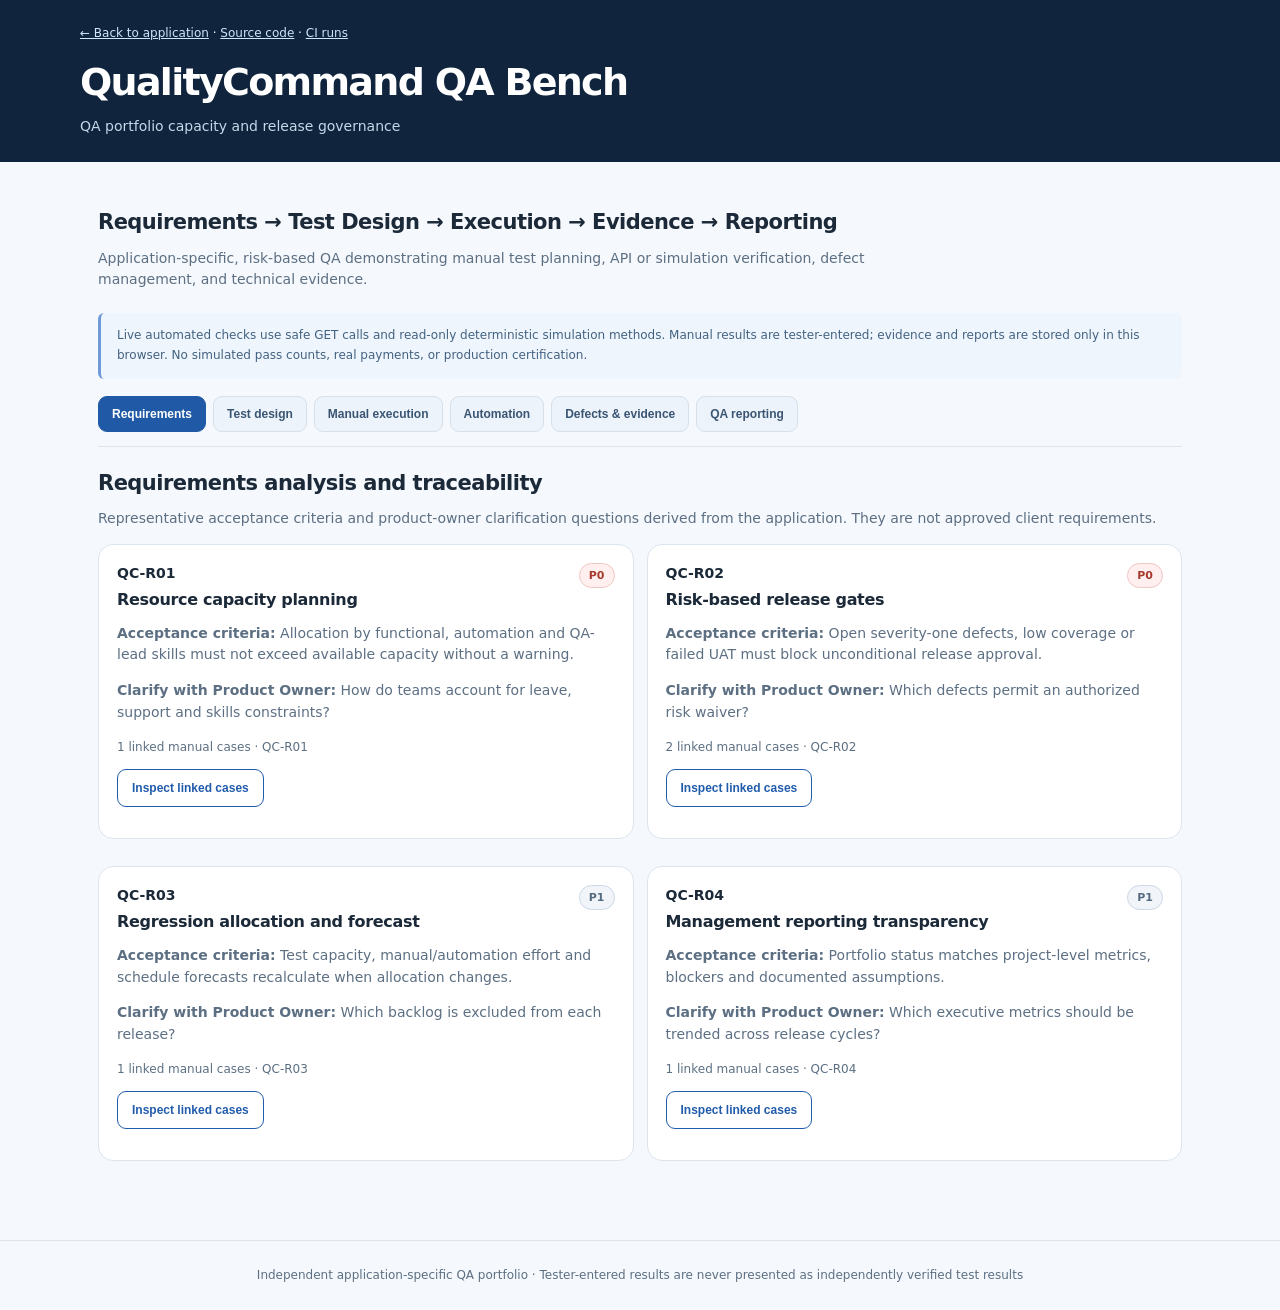
==== QualityCommand/qa-bench.html @ 81907f59 "Place QA workbench in existing deployed application directory" ====
<!doctype html>
<html lang="en"><head><meta charset="utf-8"><meta name="viewport" content="width=device-width,initial-scale=1"><meta name="robots" content="noindex"><title>QualityCommand | QA Engineering Workbench</title>
<style>
:root{color-scheme:light;--ink:#1b2938;--muted:#5c6f83;--line:#dce5ee;--blue:#215cac;--paper:#fff;--bg:#f5f8fc;--green:#147b5c;--red:#a82e3e;--amber:#a65d00}
*{box-sizing:border-box}body{margin:0;background:var(--bg);color:var(--ink);font:14px/1.55 system-ui,-apple-system,Segoe UI,sans-serif}a{color:var(--blue)}header{background:#10253d;color:white;padding:24px max(18px,calc((100vw - 1120px)/2))}header a{color:#cde5ff}header .crumb{font-size:12px;margin-bottom:10px}.wrap{max-width:1120px;margin:auto;padding:24px 18px 65px}h1{margin:0 0 5px;font-size:clamp(27px,4vw,38px);letter-spacing:-.045em}h2{font-size:21px;letter-spacing:-.025em;margin:0 0 9px}h3{font-size:16px;letter-spacing:-.02em;margin:0 0 10px}h4{font-size:14px;margin:7px 0}p{margin:5px 0 14px;color:var(--muted)}.sub{color:#c6d7ea}.small{font-size:12px}.panel{background:white;border:1px solid var(--line);border-radius:15px;padding:18px;margin-bottom:14px;min-width:0}.intro{padding:20px 0 8px}.intro p{max-width:850px}.note{border-left:3px solid #6f9ad7;background:#eff5fd;color:#426281;padding:13px 16px;border-radius:6px;margin-bottom:17px;font-size:12px;line-height:1.65}.tabs{display:flex;flex-wrap:wrap;gap:7px;border-bottom:1px solid var(--line);padding:0 0 14px;margin:15px 0 20px}.tabs button{border:1px solid #d5e0eb;background:#edf3fa;padding:10px 13px;border-radius:9px;font-weight:700;color:#3a5573;cursor:pointer;font-size:12px}.tabs button[aria-selected="true"]{background:#2059a5;color:#fff;border-color:#2059a5}.grid{display:grid;grid-template-columns:repeat(2,minmax(0,1fr));gap:13px}.row{display:flex;gap:14px;align-items:flex-start;justify-content:space-between}.row>*{min-width:0}.actions{display:flex;gap:9px;flex-wrap:wrap;margin:13px 0}.btn{background:#215cac;border:1px solid #215cac;color:#fff;border-radius:9px;padding:10px 14px;font-size:12px;font-weight:700;cursor:pointer;min-height:38px}.btn.alt{background:#fff;color:#215cac}.btn:disabled{opacity:.6;cursor:default}.tag{border:1px solid #cbd8e5;border-radius:30px;padding:3px 9px;font-size:11px;font-weight:800;color:#546b81;background:#f1f5fa;display:inline-block}.tag.p0,.tag.failed{background:#fff0ef;color:#a53a2c;border-color:#efc6c2}.tag.passed{background:#ebf7f0;color:#16734b;border-color:#bee3cc}.tag.blocked{background:#fff3e2;color:#a36813;border-color:#ecd4b0}.fine{font-size:12px;color:var(--muted)}.line{padding:13px 0;border-bottom:1px solid var(--line)}.line:last-child{border:0}.line p{font-size:13px;line-height:1.65}.cardlinks{display:flex;gap:14px;flex-wrap:wrap;font-size:12px;font-weight:650}.cardlinks a{white-space:normal}.metrics{display:grid;grid-template-columns:repeat(5,minmax(0,1fr));gap:10px;margin-bottom:18px}.metric{background:#fff;border:1px solid var(--line);border-radius:11px;padding:12px}.metric strong{display:block;font-size:28px}.metric span{font-size:11px;color:var(--muted)}label{display:block;font-size:12px;font-weight:750;margin:11px 0}input,select,textarea{font:inherit;width:100%;border:1px solid #c5d4e5;border-radius:8px;padding:10px;background:white;color:var(--ink);margin:5px 0 0}input[type=file]{font-size:12px}textarea{resize:vertical}pre{background:#111f34;color:#d8ebf9;border-radius:9px;overflow:auto;padding:14px;font-size:11px;line-height:1.65;white-space:pre-wrap;overflow-wrap:anywhere}.teststep{white-space:pre-line;color:#354e68;line-height:1.7;font-size:13px}.status{font-weight:750}.status.passed{color:var(--green)}.status.failed{color:var(--red)}.status.blocked{color:var(--amber)}.state{font-weight:650;margin-left:6px}.two{display:grid;grid-template-columns:1.15fr .85fr;gap:14px}table{width:100%;border-collapse:collapse;font-size:12px}td,th{border-bottom:1px solid var(--line);text-align:left;padding:10px;vertical-align:top}th{background:#f5f8fc;color:#4d667c}.tablewrap{overflow:auto;max-width:100%}#notice:not(:empty){padding:11px 14px;margin:14px 0;background:#e9f5ed;border:1px solid #c0dfc8;border-radius:9px;color:#24563d}footer{padding:25px;border-top:1px solid var(--line);text-align:center;font-size:12px;color:var(--muted)}button:focus-visible,input:focus-visible,a:focus-visible,select:focus-visible,textarea:focus-visible{outline:3px solid #77a5dc;outline-offset:2px}
@media(max-width:780px){.two,.grid{grid-template-columns:1fr}.metrics{grid-template-columns:repeat(3,minmax(0,1fr))}}
@media(max-width:520px){.tabs{display:grid;grid-template-columns:repeat(2,minmax(0,1fr))}.tabs button{padding:10px 6px}.wrap{padding:16px 12px 45px}.panel{padding:14px}.metrics{grid-template-columns:repeat(2,minmax(0,1fr))}.row{display:block}h1{font-size:27px}}</style></head><body><header><div class="crumb"><a id="app-link" href="/">← Back to application</a> · <a id="source-link" target="_blank" rel="noopener noreferrer" href="#">Source code</a> · <a id="ci-link" target="_blank" rel="noopener noreferrer" href="#">CI runs</a></div><h1 id="project-title">QA Engineering Workbench</h1><div id="project-sub" class="sub"></div></header>
<main class="wrap"><div class="intro"><h2>Requirements → Test Design → Execution → Evidence → Reporting</h2><p>Application-specific, risk-based QA demonstrating manual test planning, API or simulation verification, defect management, and technical evidence.</p></div><div class="note">Live automated checks use safe GET calls and read-only deterministic simulation methods. Manual results are tester-entered; evidence and reports are stored only in this browser. No simulated pass counts, real payments, or production certification.</div><div class="tabs" role="tablist" aria-label="QA lifecycle sections"><button data-tab="requirements" aria-selected="true">Requirements</button><button data-tab="cases" aria-selected="false">Test design</button><button data-tab="manual" aria-selected="false">Manual execution</button><button data-tab="automation" aria-selected="false">Automation</button><button data-tab="defects" aria-selected="false">Defects & evidence</button><button data-tab="report" aria-selected="false">QA reporting</button></div><div id="notice" role="status" aria-live="polite"></div><div id="app"></div></main><footer>Independent application-specific QA portfolio · Tester-entered results are never presented as independently verified test results</footer>
<script id="qa-config" type="application/json">{"name":"QualityCommand","slug":"qualitycommand","domain":"QA portfolio capacity and release governance","url":"https://qualitycommand.onrender.com/","repository":"qualitycommand","sourceUrl":"https://github.com/sachintechpro/qualitycommand","sourceTestsUrl":"https://github.com/sachintechpro/qualitycommand/tree/main/QualityCommand/tests","ciUrl":"https://github.com/sachintechpro/qualitycommand/actions","requirements":[{"id":"QC-R01","title":"Resource capacity planning","risk":"P0","acceptance":"Allocation by functional, automation and QA-lead skills must not exceed available capacity without a warning.","clarify":"How do teams account for leave, support and skills constraints?"},{"id":"QC-R02","title":"Risk-based release gates","risk":"P0","acceptance":"Open severity-one defects, low coverage or failed UAT must block unconditional release approval.","clarify":"Which defects permit an authorized risk waiver?"},{"id":"QC-R03","title":"Regression allocation and forecast","risk":"P1","acceptance":"Test capacity, manual/automation effort and schedule forecasts recalculate when allocation changes.","clarify":"Which backlog is excluded from each release?"},{"id":"QC-R04","title":"Management reporting transparency","risk":"P1","acceptance":"Portfolio status matches project-level metrics, blockers and documented assumptions.","clarify":"Which executive metrics should be trended across release cycles?"}],"cases":[{"id":"QC-T01","req":"QC-R01","title":"Overallocate QA specialists","level":"Boundary / capacity","priority":"P0","pre":"Load baseline portfolio.","steps":"1. Inspect available QA skills.\n2. Raise allocations beyond available functional capacity.\n3. Check reported over-allocation and projected release impact.\n4. Reduce capacity usage and review recovery.","expected":"Excess allocation is detected and not silently represented as feasible."},{"id":"QC-T02","req":"QC-R02","title":"Severity-one defect blocks release","level":"Negative / release gate","priority":"P0","pre":"Load project with critical open defect.","steps":"1. Open affected identity or policy project.\n2. Inspect severity-one issues and release status.\n3. Apply non-defect delivery actions.\n4. Revisit release gate.","expected":"Critical unresolved risk remains visible; status is not incorrectly green."},{"id":"QC-T03","req":"QC-R03","title":"Automation boost updates resource demand","level":"Functional / calculation","priority":"P1","pre":"Baseline QA allocations exist.","steps":"1. Record manual and automation hours.\n2. Apply automation acceleration.\n3. Compare required effort, tradeoffs and release forecast.\n4. Revert choice.","expected":"Calculations reflect automation savings and new review effort without double counting."},{"id":"QC-T04","req":"QC-R04","title":"Roll-up matches individual releases","level":"SIT / data integrity","priority":"P1","pre":"Portfolio dashboard populated.","steps":"1. Record each project release readiness.\n2. Inspect blocked and shortfall totals.\n3. Reconcile portfolio metrics to project rows.","expected":"Portfolio counts equal underlying project data."},{"id":"QC-T05","req":"QC-R02","title":"UAT approval and coverage constraints","level":"E2E / UAT","priority":"P0","pre":"Inspect policy project release gates.","steps":"1. Review UAT approval and modeled coverage.\n2. Adjust risk-based regression selection.\n3. Check gate blockers and warnings.","expected":"UAT or coverage gaps remain explicit when release is not ready."}],"automatic":[{"id":"QC-A01","title":"Live QA portfolio UI is served","kind":"http","path":"/","expectStatus":200,"contains":"QualityCommand","level":"Production smoke"},{"id":"QC-A02","title":"Capacity engine is available","kind":"http","path":"/engine.mjs","expectStatus":200,"contains":"export","level":"Integration"},{"id":"QC-A03","title":"Deterministic simulation returns project array","kind":"esm","module":"./engine.mjs","fn":"simulate","expectKey":"projects","expectType":"object","level":"Business rules"},{"id":"QC-A04","title":"Release simulation counts blocked projects","kind":"esm","module":"./engine.mjs","fn":"simulate","expectKey":"blocked","expectType":"number","level":"Release governance"},{"id":"QC-A05","title":"QA engine exposes available capacity","kind":"esm","module":"./engine.mjs","fn":"simulate","expectKey":"remaining","expectType":"object","level":"Capacity planning"}],"caveats":"QualityCommand is a portfolio simulation using fictional data. Live checks are safe and read-only; manual verdicts require actual execution and evidence."}</script><script>
(() => {
'use strict';
const C=JSON.parse(document.getElementById('qa-config').textContent);
const KEY='qa-bench:'+C.slug+':v1';let state={executions:[],defects:[],evidence:[],customCases:[],auto:{}};
try{const p=JSON.parse(localStorage.getItem(KEY)||'{}');if(p&&typeof p==='object'){for(const k of Object.keys(state))if(p[k]&& (Array.isArray(state[k])?Array.isArray(p[k]):typeof p[k]==='object'))state[k]=p[k];}}catch{}
let tab='requirements',selected=(C.cases[0]||{}).id||'',showCase='',running=false;
const esc=s=>String(s==null?'':s).replace(/[&<>"']/g,ch=>({'&':'&amp;','<':'&lt;','>':'&gt;','"':'&quot;','\'':'&#39;'}[ch]));
const fmt=x=>esc(JSON.stringify(x,null,2));const cases=()=>[...C.cases,...state.customCases];
const latest=id=>state.executions.find(x=>x.caseId===id);
const count=(k)=>state.executions.filter((x,i,a)=>a.findIndex(v=>v.caseId===x.caseId)===i&&x.status===k).length;
const total=()=>cases().length;const completed=()=>new Set(state.executions.map(x=>x.caseId)).size;
function save(){try{localStorage.setItem(KEY,JSON.stringify(state));return true}catch{note('Browser storage unavailable; export your report.');return false}}
function note(s){document.querySelector('#notice').textContent=s}
function tag(v){const t=String(v||'Not run');return '<span class="tag '+(t==='P0'?'p0':t.toLowerCase().replaceAll(' ','-'))+'">'+esc(t)+'</span>'}
function renderReq(){return '<h2>Requirements analysis and traceability</h2><p>Representative acceptance criteria and product-owner clarification questions derived from the application. They are not approved client requirements.</p><div class="grid">'+C.requirements.map(r=>'<article class="panel"><div class="row"><strong>'+esc(r.id)+'</strong>'+tag(r.risk)+'</div><h3>'+esc(r.title)+'</h3><p><b>Acceptance criteria:</b> '+esc(r.acceptance)+'</p><p><b>Clarify with Product Owner:</b> '+esc(r.clarify)+'</p><div class="fine">'+cases().filter(c=>c.req===r.id).length+' linked manual cases · '+esc(r.id)+'</div><div class="actions"><button class="btn alt" data-act="req" data-id="'+esc(r.id)+'">Inspect linked cases</button></div></article>').join('')+'</div>'}
function listCases(){const req=showCase||'', filtered=cases().filter(x=>!req||x.req===req);
return '<h2>Test design repository</h2><p>Application-specific functional, integration, boundary, negative, E2E, and reliability scenarios. Tests here are specifications until executed and evidenced.</p><div class="actions"><button class="btn" data-act="add-case">+ Write test case</button><button class="btn alt" data-act="all-cases">Show all cases</button></div><div id="new-case"></div><div class="grid">'+filtered.map(x=>'<article class="panel"><div class="row"><strong>'+esc(x.id)+'</strong>'+tag(x.priority)+'</div><h3>'+esc(x.title)+'</h3><p>'+esc(x.req)+' · '+esc(x.level)+'</p><p><b>Expected:</b> '+esc(x.expected)+'</p><div class="actions"><button class="btn alt" data-act="open-case" data-id="'+esc(x.id)+'">Steps / execute</button></div></article>').join('')+'</div>'}
function detail(c){return '<article class="panel"><div class="row"><h3>'+esc(c.id)+' — '+esc(c.title)+'</h3>'+tag(c.priority)+'</div><p>'+esc(c.req)+' · '+esc(c.level)+'</p><p><b>Preconditions</b><br>'+esc(c.pre)+'</p><p><b>Steps</b></p><div class="teststep">'+esc(c.steps)+'</div><p><b>Expected result</b><br>'+esc(c.expected)+'</p><div class="cardlinks"><a target="_blank" rel="noopener noreferrer" href="'+esc(C.url)+'">Open application under test ↗</a></div></article>'}
function manual(){const c=cases().find(x=>x.id===selected)||cases()[0];if(!c)return '<p>No test cases configured.</p>';
return '<h2>Manual QA execution</h2><p>Execute actual steps against the application, enter observations, and capture evidence. These are tester-entered verdicts, not independently verified test outcomes.</p><div class="two"><div><label>Choose case<select id="case-select">'+cases().map(x=>'<option value="'+esc(x.id)+'" '+(x.id===c.id?'selected':'')+'>'+esc(x.id+' · '+x.title)+'</option>').join('')+'</select></label>'+detail(c)+'</div><form class="panel" id="manual-form"><h3>Record an actual test run</h3><label>Execution result<select name="status" required><option value="">Select</option><option>Passed</option><option>Failed</option><option>Blocked</option></select></label><label>Actual result and comparison<textarea name="actual" rows="4" required placeholder="Observed response, state, calculations, and discrepancies"></textarea></label><label>Environment and notes<textarea name="notes" rows="3" placeholder="Browser/device/version, test data, defects"></textarea></label><button class="btn" type="submit">Save manual execution</button><p class="fine">Stored only in this browser. Every verdict is human-entered.</p><hr><label>Screenshot, video, trace or log<input id="evidence-upload" type="file" accept="image/*,video/*,.json,.txt,.log" multiple></label><p class="fine">Evidence saved in local browser IndexedDB, max 15 MB per attachment.</p><button class="btn alt" type="button" data-act="log-defect">Log defect</button></form></div><h3>Recent manual records</h3>'+execTable(state.executions.filter(x=>x.caseId===c.id).slice(0,8))}
function execTable(arr){if(!arr.length)return '<p class="note">Not run. No execution verdict has been claimed.</p>';return '<div class="panel tablewrap"><table><thead><tr><th>Test</th><th>Result</th><th>Timestamp</th><th>Actual observations</th></tr></thead><tbody>'+arr.map(x=>'<tr><td>'+esc(x.caseId)+'</td><td>'+tag(x.status)+'</td><td>'+esc(new Date(x.time).toLocaleString())+'</td><td>'+esc(x.actual)+'</td></tr>').join('')+'</tbody></table></div>'}
function auto(){return '<h2>Executable application-specific QA checks</h2><p>Run only safe, read-only checks of this application and inspect the actual HTTP response or imported deterministic engine output. Tests begin Not run; nothing is pre-marked passed.</p><div class="actions"><button class="btn" data-act="run-all" '+(running?'disabled':'')+'>Run all safe checks</button><button class="btn alt" data-act="reset-auto">Reset outcomes</button><a class="btn alt" target="_blank" rel="noopener noreferrer" href="'+esc(C.sourceTestsUrl)+'">Existing source tests ↗</a><a class="btn alt" target="_blank" rel="noopener noreferrer" href="'+esc(C.ciUrl)+'">CI evidence ↗</a></div><div class="panel"><p class="fine">Live HTTP and JavaScript results are generated by this visitor’s current run. These smoke/business-rule checks are not substitutes for full Selenium browser journeys, cross-device validation, load/security testing, or production sign-off.</p></div>'+C.automatic.map(t=>{const r=state.auto[t.id];return '<article class="panel"><div class="row"><div><strong>'+esc(t.id)+' — '+esc(t.title)+'</strong><p>'+esc(t.level)+' · '+esc(t.kind.toUpperCase())+'</p></div>'+(r?tag(r.status):tag('Not run'))+'</div><button class="btn alt" data-act="run-one" data-id="'+esc(t.id)+'" '+(running?'disabled':'')+'>▶ Run check</button>'+(r?'<details><summary>Technical proof — '+esc(r.elapsed)+' ms</summary><pre>'+fmt({request:r.request,actual:r.actual,assertion:r.assertion,time:r.time})+'</pre></details>':'<p class="fine">Not executed in this browser.</p>')+'</article>'}).join('')}
function defects(){return '<h2>Defect tracking and evidence</h2><p>Log defects with severity, exact reproduction steps, expected/actual behavior, and retest status. No unresolved defects are fabricated.</p><button class="btn" data-act="log-defect">+ Log defect</button><div id="new-defect"></div><h3>Recorded defect history</h3>'+(state.defects.length?state.defects.map(d=>'<div class="panel row"><div><strong>'+esc(d.id)+' — '+esc(d.title)+'</strong><p>'+esc(d.caseId)+' · '+esc(d.severity)+'</p><p>'+esc(d.description)+'</p><small>'+esc(new Date(d.time).toLocaleString())+'</small></div><label style="min-width:140px">Status<select data-defect="'+esc(d.id)+'">'+['Open','In progress','Fixed awaiting retest','Verified','Closed'].map(s=>'<option '+(d.status===s?'selected':'')+'>'+s+'</option>').join('')+'</select></label></div>').join(''):'<p class="note">No browser-local defects recorded.</p>')+'<h3>Saved screenshots, video and logs</h3>'+(state.evidence.length?state.evidence.map(e=>'<div class="panel row"><div><strong>'+esc(e.name)+'</strong><p>'+esc(e.caseId)+' · '+esc(e.size)+' bytes · '+esc(e.time)+'</p></div><button class="btn alt" data-act="view-evidence" data-id="'+esc(e.id)+'">Open evidence</button></div>').join(''):'<p class="note">No evidence attachments saved in this browser.</p>')}
function report(){const p=count('Passed'),f=count('Failed'),b=count('Blocked'),pending=total()-completed();const autoDone=Object.keys(state.auto).length,autoPass=Object.values(state.auto).filter(x=>x.status==='Passed').length;
return '<h2>QA execution & leadership summary</h2><p>Manual and automation results are reported separately. Portfolio specifications do not count as executed tests.</p><div class="metrics"><div class="metric"><strong>'+total()+'</strong><span>Manual cases</span></div><div class="metric"><strong>'+p+'</strong><span>Manual passed</span></div><div class="metric"><strong>'+f+'</strong><span>Manual failed</span></div><div class="metric"><strong>'+b+'</strong><span>Manual blocked</span></div><div class="metric"><strong>'+pending+'</strong><span>Not run</span></div></div><div class="grid"><div class="panel"><h3>Automation results</h3><p><strong>'+autoPass+' / '+autoDone+'</strong> executed checks passed; '+(C.automatic.length-autoDone)+' not yet run.</p><p><b>Open/retest defects:</b> '+state.defects.filter(x=>!['Closed','Verified'].includes(x.status)).length+'</p><p><b>Release recommendation:</b> Conditional / portfolio demonstration only. Review actual failures and external evidence before any production sign-off.</p></div><div class="panel"><h3>Publish QA evidence</h3><p>Export tester-entered manual outcomes, safe technical execution proof, defects, requirements and evidence metadata. Screenshot/video files remain browser-local and are not embedded in this export.</p><div class="actions"><button class="btn" data-act="export-json">Export QA report (JSON)</button><button class="btn alt" data-act="export-csv">Export CSV</button></div></div></div><h3>Recent test executions</h3>'+execTable(state.executions.slice(0,12))+'<p class="fine">'+esc(C.caveats)+'</p>'}
const panels={requirements:renderReq,cases:listCases,manual,automation:auto,defects,report};
function draw(){document.getElementById('app').innerHTML=panels[tab]();document.querySelectorAll('[data-tab]').forEach(b=>b.setAttribute('aria-selected',String(b.dataset.tab===tab)))}
function switchTab(t){tab=t;note('');draw();window.scrollTo({top:document.querySelector('.tabs').offsetTop-15,behavior:'smooth'})}
function readByKey(obj,path){return String(path||'').split('.').filter(Boolean).reduce((o,k)=>o?.[k],obj)}
async function execute(t){const start=performance.now(),when=new Date().toISOString();let passed=false,actual={},request={},assertion='';try{
if(t.kind==='http'){const path=t.path;request={method:'GET',path,credentials:'omit',expectedStatus:t.expectStatus};const r=await fetch(path,{method:'GET',credentials:'omit',cache:'no-store',redirect:'follow'});const ct=r.headers.get('content-type')||'';let body=null,text='';if(ct.includes('json')){try{body=await r.json()}catch(e){text='Invalid JSON: '+e.message}}else{text=(await r.text()).slice(0,15000)};actual={status:r.status,contentType:ct,preview:body===null?text.slice(0,900):JSON.stringify(body).slice(0,900)};passed=r.status===t.expectStatus;assertion='HTTP '+r.status+' expected '+t.expectStatus;if(passed&&t.contains){passed=(text||JSON.stringify(body)).includes(t.contains);assertion+='; body contains '+JSON.stringify(t.contains)+': '+passed}if(passed&&t.expectKey){const val=readByKey(body,t.expectKey);passed=val!==undefined&&(!t.expectType||typeof val===t.expectType);assertion+='; '+t.expectKey+' '+t.expectType+': '+passed}}
else if(t.kind==='esm'){request={module:t.module,method:t.fn,expectedProperty:t.expectKey};const mod=await import(t.module+'?qa='+encodeURIComponent(when));const fn=mod[t.fn];if(typeof fn!=='function')throw Error('Export '+t.fn+' unavailable');const out=fn();const v=readByKey(out,t.expectKey);actual={property:t.expectKey,value:v,keys:Object.keys(out||{}).slice(0,15)};passed=v!==undefined&&(!t.expectType||typeof v===t.expectType);assertion='Imported real engine and evaluated '+t.expectKey+': '+passed}
else throw Error('Unsupported automated test type');
}catch(e){actual={error:e.message};assertion='Test execution error: '+e.message}
return {status:passed?'Passed':'Failed',request,actual,assertion,time:when,elapsed:+(performance.now()-start).toFixed(1)}
}
async function runAll(ids){if(running)return;running=true;note('Running safe read-only checks…');draw();for(const t of C.automatic.filter(x=>ids.includes(x.id))){state.auto[t.id]=await execute(t);save();draw()}running=false;draw();const fail=ids.filter(id=>state.auto[id]?.status==='Failed').length;note('Executed '+ids.length+' real checks; '+fail+' failed. View technical proof for details.')}
function dl(name,content,mime){const blob=new Blob([content],{type:mime});const u=URL.createObjectURL(blob),a=document.createElement('a');a.href=u;a.download=name;a.click();setTimeout(()=>URL.revokeObjectURL(u),12000)}
function csvVal(v){return '"'+String(v==null?'':v).replaceAll('"','""')+'"'}
async function storeFile(file){return new Promise((resolve,reject)=>{const r=indexedDB.open('qa-bench-evidence:'+C.slug,1);r.onupgradeneeded=()=>r.result.createObjectStore('files',{keyPath:'id'});r.onerror=()=>reject(r.error);r.onsuccess=()=>{const db=r.result,id=Date.now().toString(36)+Math.random().toString(36).slice(2,6);const tx=db.transaction('files','readwrite');tx.objectStore('files').put({id,blob:file});tx.oncomplete=()=>{db.close();resolve(id)};tx.onerror=()=>reject(tx.error)}})}
async function openFile(id){return new Promise((resolve,reject)=>{const r=indexedDB.open('qa-bench-evidence:'+C.slug,1);r.onerror=()=>reject(r.error);r.onsuccess=()=>{const db=r.result;if(!db.objectStoreNames.contains('files')){db.close();reject(Error('No stored files'));return}const req=db.transaction('files').objectStore('files').get(id);req.onsuccess=()=>{db.close();resolve(req.result?.blob)};req.onerror=()=>reject(req.error)}})}
document.addEventListener('click',async e=>{const tabNode=e.target.closest('[data-tab]');if(tabNode){switchTab(tabNode.dataset.tab);return}const btn=e.target.closest('[data-act]');if(!btn)return;const a=btn.dataset.act;
if(a==='req'){showCase=btn.dataset.id;switchTab('cases')}else if(a==='all-cases'){showCase='';draw()}else if(a==='open-case'){selected=btn.dataset.id;switchTab('manual')}else if(a==='run-all'){await runAll(C.automatic.map(x=>x.id))}else if(a==='run-one'){await runAll([btn.dataset.id])}else if(a==='reset-auto'){state.auto={};save();draw();note('Automated results reset. No application data changed.')}
else if(a==='add-case'){document.getElementById('new-case').innerHTML='<form class="panel" id="custom-form"><h3>Author a manual test case</h3><label>Requirement<select name="req">'+C.requirements.map(r=>'<option>'+esc(r.id)+'</option>').join('')+'</select></label><label>Title<input name="title" required maxlength="130"></label><label>Preconditions<textarea name="pre" required></textarea></label><label>Steps<textarea name="steps" rows="4" required></textarea></label><label>Expected result<textarea name="expected" required></textarea></label><label>Level<input name="level" value="Functional / E2E" required></label><button class="btn">Save case</button></form>'}
else if(a==='log-defect'){switchTab('defects');document.getElementById('new-defect').innerHTML='<form class="panel" id="defect-form"><h3>Log defect</h3><label>Test case<select name="caseId">'+cases().map(c=>'<option>'+esc(c.id)+'</option>').join('')+'</select></label><label>Title<input name="title" required maxlength="130"></label><label>Severity<select name="severity"><option>Critical</option><option>High</option><option selected>Medium</option><option>Low</option></select></label><label>Reproduction steps, expected versus actual<textarea name="description" rows="4" required></textarea></label><button class="btn">Save defect</button></form>'}
else if(a==='view-evidence'){try{const f=await openFile(btn.dataset.id);if(!f)throw Error('File missing from this browser');const u=URL.createObjectURL(f);window.open(u,'_blank','noopener');setTimeout(()=>URL.revokeObjectURL(u),60000)}catch(err){note('Evidence unavailable: '+err.message)}}
else if(a==='export-json'){dl(C.slug+'-qa-report.json',JSON.stringify({application:C.name,exported:new Date().toISOString(),source:'tester-entered browser-local QA and actual read-only checks',requirements:C.requirements,testCases:cases(),manualExecutions:state.executions,automatedResults:state.auto,defects:state.defects,evidenceMetadata:state.evidence,limitations:C.caveats},null,2),'application/json')}
else if(a==='export-csv'){const rows=[['Test ID','Status','Timestamp','Actual Result','Notes'],...state.executions.map(x=>[x.caseId,x.status,x.time,x.actual,x.notes])];dl(C.slug+'-qa-executions.csv',rows.map(x=>x.map(csvVal).join(',')).join('\r\n'),'text/csv')}})
document.addEventListener('change',async e=>{if(e.target.id==='case-select'){selected=e.target.value;draw()}if(e.target.hasAttribute('data-defect')){const d=state.defects.find(x=>x.id===e.target.dataset.defect);if(d){d.status=e.target.value;save();draw()}}if(e.target.id==='evidence-upload'){const files=[...e.target.files];let saved=0;for(const f of files){if(f.size>15*1024*1024){note('Each file must be 15 MB or smaller.');continue}try{const id=await storeFile(f);state.evidence.unshift({id,name:f.name,size:f.size,type:f.type,time:new Date().toISOString(),caseId:selected});saved++}catch(err){note('Could not store '+f.name+': '+err.message)}}if(saved){save();note(saved+' attachment(s) stored in this browser.')}}});
document.addEventListener('submit',e=>{const f=e.target;if(!['manual-form','custom-form','defect-form'].includes(f.id))return;e.preventDefault();const d=Object.fromEntries(new FormData(f).entries());
if(f.id==='manual-form'){if(!d.status||!String(d.actual||'').trim())return;state.executions.unshift({caseId:selected,status:d.status,actual:d.actual,notes:d.notes||'',time:new Date().toISOString()});save();draw();note('Tester-entered manual result saved. This is not an independently executed automated test.')}
if(f.id==='custom-form'){const id='CUSTOM-'+String(state.customCases.length+1).padStart(3,'0');state.customCases.push({id,req:d.req,title:d.title,level:d.level,priority:'P1',pre:d.pre,steps:d.steps,expected:d.expected});selected=id;save();switchTab('manual');note('Custom manual case saved in your browser.')}
if(f.id==='defect-form'){state.defects.unshift({id:'DEF-'+Date.now().toString(36).toUpperCase(),caseId:d.caseId,title:d.title,severity:d.severity,description:d.description,status:'Open',time:new Date().toISOString()});save();draw();note('Defect recorded. Add supporting evidence from Manual QA.')}});
document.getElementById('project-title').textContent=C.name+' QA Bench';document.getElementById('project-sub').textContent=C.domain;document.getElementById('app-link').href=C.url;document.getElementById('source-link').href=C.sourceUrl;document.getElementById('ci-link').href=C.ciUrl;
draw();
})();
</script></body></html>
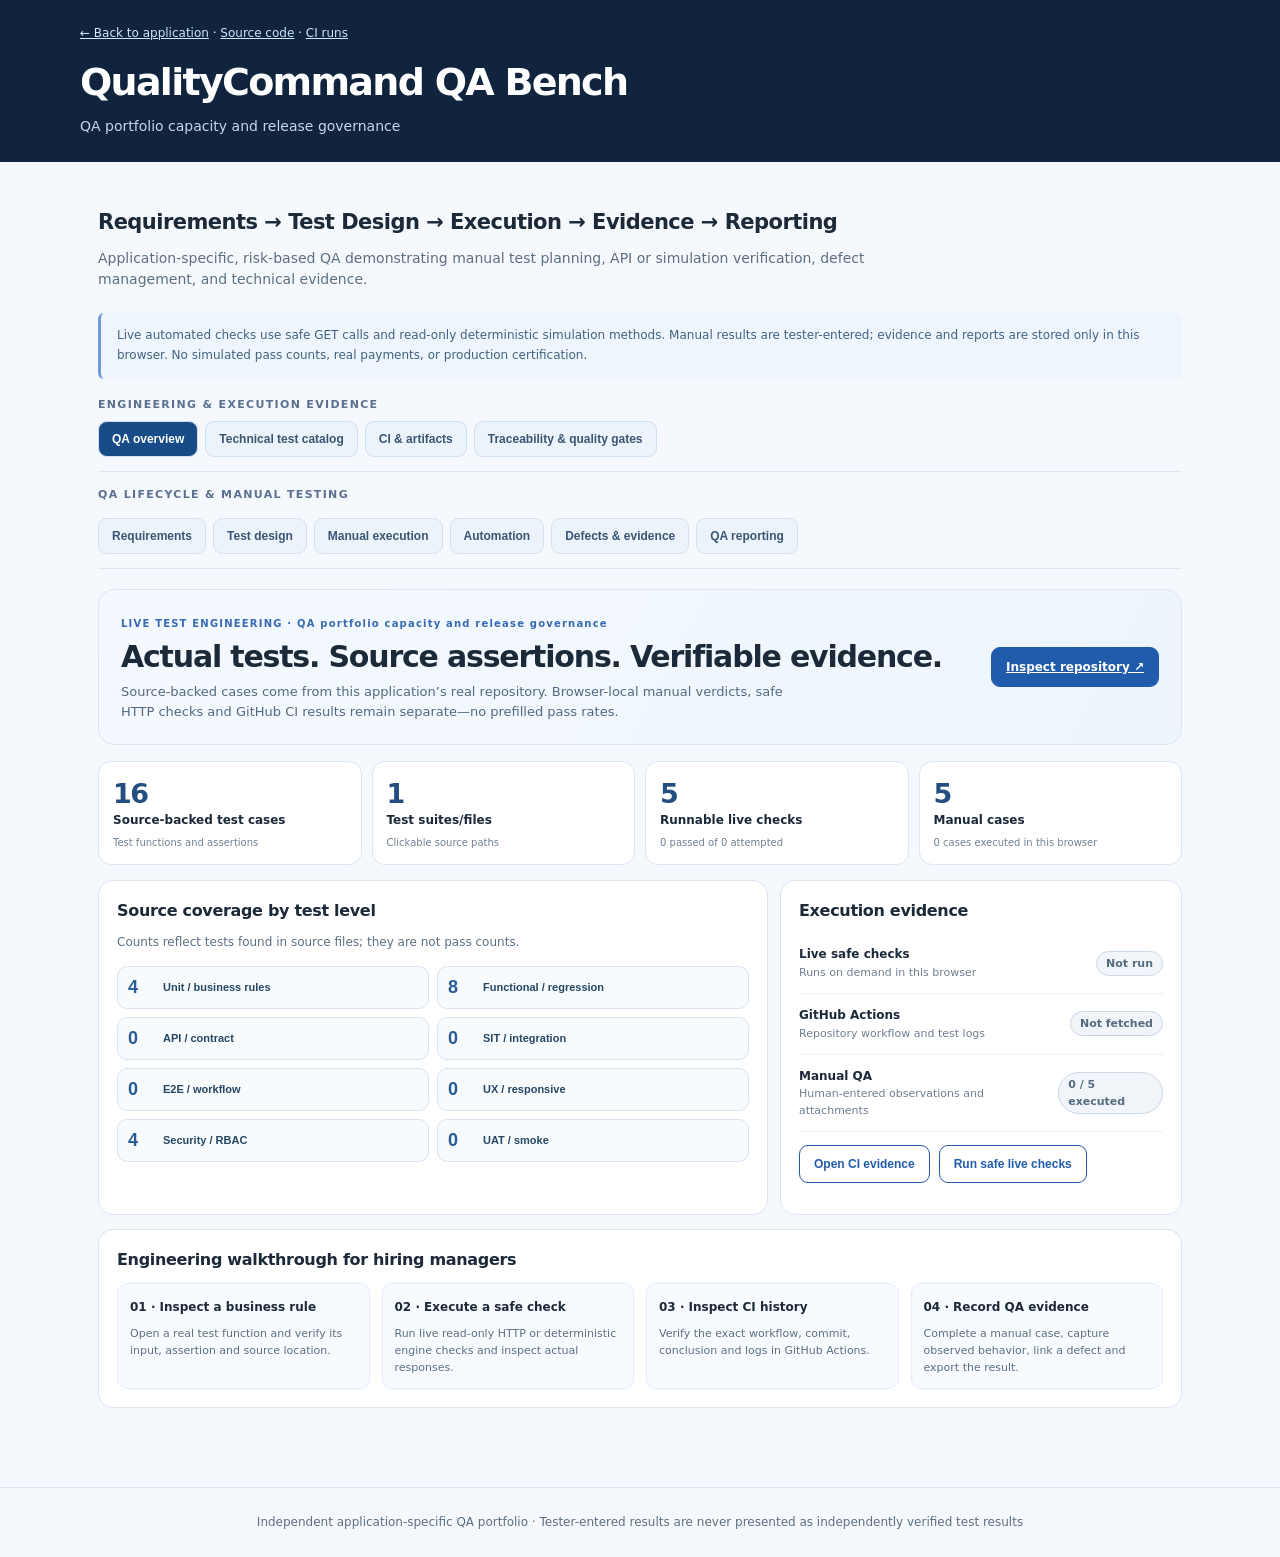
==== commit 3bef50ea: "Upgrade QA Bench: source-backed test catalog, CI evidence and traceability; preserve original sectio" ====
--- a/QualityCommand/qa-bench.html
+++ b/QualityCommand/qa-bench.html
@@ -4,15 +4,53 @@
 :root{color-scheme:light;--ink:#1b2938;--muted:#5c6f83;--line:#dce5ee;--blue:#215cac;--paper:#fff;--bg:#f5f8fc;--green:#147b5c;--red:#a82e3e;--amber:#a65d00}
 *{box-sizing:border-box}body{margin:0;background:var(--bg);color:var(--ink);font:14px/1.55 system-ui,-apple-system,Segoe UI,sans-serif}a{color:var(--blue)}header{background:#10253d;color:white;padding:24px max(18px,calc((100vw - 1120px)/2))}header a{color:#cde5ff}header .crumb{font-size:12px;margin-bottom:10px}.wrap{max-width:1120px;margin:auto;padding:24px 18px 65px}h1{margin:0 0 5px;font-size:clamp(27px,4vw,38px);letter-spacing:-.045em}h2{font-size:21px;letter-spacing:-.025em;margin:0 0 9px}h3{font-size:16px;letter-spacing:-.02em;margin:0 0 10px}h4{font-size:14px;margin:7px 0}p{margin:5px 0 14px;color:var(--muted)}.sub{color:#c6d7ea}.small{font-size:12px}.panel{background:white;border:1px solid var(--line);border-radius:15px;padding:18px;margin-bottom:14px;min-width:0}.intro{padding:20px 0 8px}.intro p{max-width:850px}.note{border-left:3px solid #6f9ad7;background:#eff5fd;color:#426281;padding:13px 16px;border-radius:6px;margin-bottom:17px;font-size:12px;line-height:1.65}.tabs{display:flex;flex-wrap:wrap;gap:7px;border-bottom:1px solid var(--line);padding:0 0 14px;margin:15px 0 20px}.tabs button{border:1px solid #d5e0eb;background:#edf3fa;padding:10px 13px;border-radius:9px;font-weight:700;color:#3a5573;cursor:pointer;font-size:12px}.tabs button[aria-selected="true"]{background:#2059a5;color:#fff;border-color:#2059a5}.grid{display:grid;grid-template-columns:repeat(2,minmax(0,1fr));gap:13px}.row{display:flex;gap:14px;align-items:flex-start;justify-content:space-between}.row>*{min-width:0}.actions{display:flex;gap:9px;flex-wrap:wrap;margin:13px 0}.btn{background:#215cac;border:1px solid #215cac;color:#fff;border-radius:9px;padding:10px 14px;font-size:12px;font-weight:700;cursor:pointer;min-height:38px}.btn.alt{background:#fff;color:#215cac}.btn:disabled{opacity:.6;cursor:default}.tag{border:1px solid #cbd8e5;border-radius:30px;padding:3px 9px;font-size:11px;font-weight:800;color:#546b81;background:#f1f5fa;display:inline-block}.tag.p0,.tag.failed{background:#fff0ef;color:#a53a2c;border-color:#efc6c2}.tag.passed{background:#ebf7f0;color:#16734b;border-color:#bee3cc}.tag.blocked{background:#fff3e2;color:#a36813;border-color:#ecd4b0}.fine{font-size:12px;color:var(--muted)}.line{padding:13px 0;border-bottom:1px solid var(--line)}.line:last-child{border:0}.line p{font-size:13px;line-height:1.65}.cardlinks{display:flex;gap:14px;flex-wrap:wrap;font-size:12px;font-weight:650}.cardlinks a{white-space:normal}.metrics{display:grid;grid-template-columns:repeat(5,minmax(0,1fr));gap:10px;margin-bottom:18px}.metric{background:#fff;border:1px solid var(--line);border-radius:11px;padding:12px}.metric strong{display:block;font-size:28px}.metric span{font-size:11px;color:var(--muted)}label{display:block;font-size:12px;font-weight:750;margin:11px 0}input,select,textarea{font:inherit;width:100%;border:1px solid #c5d4e5;border-radius:8px;padding:10px;background:white;color:var(--ink);margin:5px 0 0}input[type=file]{font-size:12px}textarea{resize:vertical}pre{background:#111f34;color:#d8ebf9;border-radius:9px;overflow:auto;padding:14px;font-size:11px;line-height:1.65;white-space:pre-wrap;overflow-wrap:anywhere}.teststep{white-space:pre-line;color:#354e68;line-height:1.7;font-size:13px}.status{font-weight:750}.status.passed{color:var(--green)}.status.failed{color:var(--red)}.status.blocked{color:var(--amber)}.state{font-weight:650;margin-left:6px}.two{display:grid;grid-template-columns:1.15fr .85fr;gap:14px}table{width:100%;border-collapse:collapse;font-size:12px}td,th{border-bottom:1px solid var(--line);text-align:left;padding:10px;vertical-align:top}th{background:#f5f8fc;color:#4d667c}.tablewrap{overflow:auto;max-width:100%}#notice:not(:empty){padding:11px 14px;margin:14px 0;background:#e9f5ed;border:1px solid #c0dfc8;border-radius:9px;color:#24563d}footer{padding:25px;border-top:1px solid var(--line);text-align:center;font-size:12px;color:var(--muted)}button:focus-visible,input:focus-visible,a:focus-visible,select:focus-visible,textarea:focus-visible{outline:3px solid #77a5dc;outline-offset:2px}
 @media(max-width:780px){.two,.grid{grid-template-columns:1fr}.metrics{grid-template-columns:repeat(3,minmax(0,1fr))}}
-@media(max-width:520px){.tabs{display:grid;grid-template-columns:repeat(2,minmax(0,1fr))}.tabs button{padding:10px 6px}.wrap{padding:16px 12px 45px}.panel{padding:14px}.metrics{grid-template-columns:repeat(2,minmax(0,1fr))}.row{display:block}h1{font-size:27px}}</style></head><body><header><div class="crumb"><a id="app-link" href="/">← Back to application</a> · <a id="source-link" target="_blank" rel="noopener noreferrer" href="#">Source code</a> · <a id="ci-link" target="_blank" rel="noopener noreferrer" href="#">CI runs</a></div><h1 id="project-title">QA Engineering Workbench</h1><div id="project-sub" class="sub"></div></header>
-<main class="wrap"><div class="intro"><h2>Requirements → Test Design → Execution → Evidence → Reporting</h2><p>Application-specific, risk-based QA demonstrating manual test planning, API or simulation verification, defect management, and technical evidence.</p></div><div class="note">Live automated checks use safe GET calls and read-only deterministic simulation methods. Manual results are tester-entered; evidence and reports are stored only in this browser. No simulated pass counts, real payments, or production certification.</div><div class="tabs" role="tablist" aria-label="QA lifecycle sections"><button data-tab="requirements" aria-selected="true">Requirements</button><button data-tab="cases" aria-selected="false">Test design</button><button data-tab="manual" aria-selected="false">Manual execution</button><button data-tab="automation" aria-selected="false">Automation</button><button data-tab="defects" aria-selected="false">Defects & evidence</button><button data-tab="report" aria-selected="false">QA reporting</button></div><div id="notice" role="status" aria-live="polite"></div><div id="app"></div></main><footer>Independent application-specific QA portfolio · Tester-entered results are never presented as independently verified test results</footer>
-<script id="qa-config" type="application/json">{"name":"QualityCommand","slug":"qualitycommand","domain":"QA portfolio capacity and release governance","url":"https://qualitycommand.onrender.com/","repository":"qualitycommand","sourceUrl":"https://github.com/sachintechpro/qualitycommand","sourceTestsUrl":"https://github.com/sachintechpro/qualitycommand/tree/main/QualityCommand/tests","ciUrl":"https://github.com/sachintechpro/qualitycommand/actions","requirements":[{"id":"QC-R01","title":"Resource capacity planning","risk":"P0","acceptance":"Allocation by functional, automation and QA-lead skills must not exceed available capacity without a warning.","clarify":"How do teams account for leave, support and skills constraints?"},{"id":"QC-R02","title":"Risk-based release gates","risk":"P0","acceptance":"Open severity-one defects, low coverage or failed UAT must block unconditional release approval.","clarify":"Which defects permit an authorized risk waiver?"},{"id":"QC-R03","title":"Regression allocation and forecast","risk":"P1","acceptance":"Test capacity, manual/automation effort and schedule forecasts recalculate when allocation changes.","clarify":"Which backlog is excluded from each release?"},{"id":"QC-R04","title":"Management reporting transparency","risk":"P1","acceptance":"Portfolio status matches project-level metrics, blockers and documented assumptions.","clarify":"Which executive metrics should be trended across release cycles?"}],"cases":[{"id":"QC-T01","req":"QC-R01","title":"Overallocate QA specialists","level":"Boundary / capacity","priority":"P0","pre":"Load baseline portfolio.","steps":"1. Inspect available QA skills.\n2. Raise allocations beyond available functional capacity.\n3. Check reported over-allocation and projected release impact.\n4. Reduce capacity usage and review recovery.","expected":"Excess allocation is detected and not silently represented as feasible."},{"id":"QC-T02","req":"QC-R02","title":"Severity-one defect blocks release","level":"Negative / release gate","priority":"P0","pre":"Load project with critical open defect.","steps":"1. Open affected identity or policy project.\n2. Inspect severity-one issues and release status.\n3. Apply non-defect delivery actions.\n4. Revisit release gate.","expected":"Critical unresolved risk remains visible; status is not incorrectly green."},{"id":"QC-T03","req":"QC-R03","title":"Automation boost updates resource demand","level":"Functional / calculation","priority":"P1","pre":"Baseline QA allocations exist.","steps":"1. Record manual and automation hours.\n2. Apply automation acceleration.\n3. Compare required effort, tradeoffs and release forecast.\n4. Revert choice.","expected":"Calculations reflect automation savings and new review effort without double counting."},{"id":"QC-T04","req":"QC-R04","title":"Roll-up matches individual releases","level":"SIT / data integrity","priority":"P1","pre":"Portfolio dashboard populated.","steps":"1. Record each project release readiness.\n2. Inspect blocked and shortfall totals.\n3. Reconcile portfolio metrics to project rows.","expected":"Portfolio counts equal underlying project data."},{"id":"QC-T05","req":"QC-R02","title":"UAT approval and coverage constraints","level":"E2E / UAT","priority":"P0","pre":"Inspect policy project release gates.","steps":"1. Review UAT approval and modeled coverage.\n2. Adjust risk-based regression selection.\n3. Check gate blockers and warnings.","expected":"UAT or coverage gaps remain explicit when release is not ready."}],"automatic":[{"id":"QC-A01","title":"Live QA portfolio UI is served","kind":"http","path":"/","expectStatus":200,"contains":"QualityCommand","level":"Production smoke"},{"id":"QC-A02","title":"Capacity engine is available","kind":"http","path":"/engine.mjs","expectStatus":200,"contains":"export","level":"Integration"},{"id":"QC-A03","title":"Deterministic simulation returns project array","kind":"esm","module":"./engine.mjs","fn":"simulate","expectKey":"projects","expectType":"object","level":"Business rules"},{"id":"QC-A04","title":"Release simulation counts blocked projects","kind":"esm","module":"./engine.mjs","fn":"simulate","expectKey":"blocked","expectType":"number","level":"Release governance"},{"id":"QC-A05","title":"QA engine exposes available capacity","kind":"esm","module":"./engine.mjs","fn":"simulate","expectKey":"remaining","expectType":"object","level":"Capacity planning"}],"caveats":"QualityCommand is a portfolio simulation using fictional data. Live checks are safe and read-only; manual verdicts require actual execution and evidence."}</script><script>
+@media(max-width:520px){.tabs{display:grid;grid-template-columns:repeat(2,minmax(0,1fr))}.tabs button{padding:10px 6px}.wrap{padding:16px 12px 45px}.panel{padding:14px}.metrics{grid-template-columns:repeat(2,minmax(0,1fr))}.row{display:block}h1{font-size:27px}}
+/* Executable evidence extension, additive to all six original QA Bench sections */
+.qa-tab-group{margin:14px 0 2px}.qa-tab-heading{font-size:11px;color:#5b7090;font-weight:800;letter-spacing:.12em;text-transform:uppercase;margin:12px 0 8px}
+.qa-tab-group .tabs{margin:0 0 14px;border-bottom:1px solid #dce5ee}.qa-tab-group .tabs button{border-color:#cfdfef}
+.qa-tab-group .tabs button[aria-selected=true]{background:#174c89;color:#fff}
+.tech-workbench{max-width:100%;overflow-wrap:anywhere}
+.tech-workbench>.tech-hero{display:flex;align-items:center;justify-content:space-between;gap:20px;padding:22px;border:1px solid #dce5ee;background:linear-gradient(118deg,#f5f9ff,#edf5fc);border-radius:16px;margin-bottom:16px}
+.tech-kicker{font-size:10px;font-weight:800;color:#376ab2;letter-spacing:.12em}
+.tech-hero h2{font-size:clamp(23px,3.3vw,30px);margin:6px 0 7px;line-height:1.17;letter-spacing:-.04em}
+.tech-hero p{max-width:680px;margin:0;color:#536980;font-size:13px}
+.tech-stats{display:grid;grid-template-columns:repeat(4,minmax(0,1fr));gap:10px;margin:15px 0}
+.tech-stat{border:1px solid #dce6f0;background:#fff;border-radius:13px;padding:14px;min-width:0}
+.tech-stat strong{display:block;font-size:27px;letter-spacing:-.06em;line-height:1.3;color:#234e80}
+.tech-stat span,.tech-stat small{display:block}.tech-stat span{font-size:12px;font-weight:700}.tech-stat small{font-size:10px;color:#6f8194;line-height:1.5;margin-top:5px}
+.tech-layout{display:grid;grid-template-columns:1.25fr .75fr;gap:12px}
+.tech-cat-grid{display:grid;grid-template-columns:repeat(2,minmax(0,1fr));gap:8px}
+.tech-cat{border:1px solid #d9e4ee;border-radius:10px;background:#f8fbfe;padding:10px;display:flex;align-items:center;gap:11px;text-align:left;color:#264663;cursor:pointer;min-width:0}
+.tech-cat strong{font-size:18px;color:#295b94;min-width:24px}.tech-cat span{font-size:11px;font-weight:600}
+.tech-evidence-line{display:flex;justify-content:space-between;align-items:center;gap:10px;border-bottom:1px solid #edf1f5;padding:12px 0}
+.tech-evidence-line>div{min-width:0}.tech-evidence-line strong,.tech-evidence-line small{display:block}.tech-evidence-line strong{font-size:12px}.tech-evidence-line small{font-size:11px;color:#6f7e90}
+.tech-walkthrough{display:grid;grid-template-columns:repeat(4,minmax(0,1fr));gap:12px}
+.tech-walkthrough>div{background:#f7faff;border-radius:10px;padding:12px;border:1px solid #e7edf6}.tech-walkthrough strong{font-size:12px}.tech-walkthrough p{font-size:11px;margin:7px 0 0}
+.tech-controls{display:flex;align-items:end;gap:16px;justify-content:space-between;margin:14px 0 18px}
+.tech-controls label{flex:1;max-width:350px}
+.tech-source-list{display:grid;grid-template-columns:1fr;gap:10px}
+.tech-source{margin:0!important;padding:0!important;overflow:hidden}
+.tech-source summary{display:flex;justify-content:space-between;gap:10px;align-items:center;cursor:pointer;padding:13px 16px;list-style-position:inside}
+.tech-source summary::marker{color:#6789b7}
+.tech-source-title{font-size:13px;line-height:1.45;min-width:0}.tech-source-title strong{color:#215cac;margin-right:6px}
+.tech-source-body{padding:4px 16px 16px;border-top:1px solid #edf1f7}
+.tech-tags{display:flex;flex-wrap:wrap;gap:7px;margin-top:11px}.tech-tags>span{border-radius:6px;background:#f1f5f9;color:#456078;padding:4px 8px;font-size:10px}
+.tech-source pre{font-size:11px;line-height:1.6;margin:8px 0 10px;white-space:pre-wrap;word-break:break-word}
+.tech-ci-header{display:flex;align-items:center;justify-content:space-between;gap:12px;margin-bottom:14px}
+.tech-gate-metrics{display:flex;flex-wrap:wrap;gap:7px;margin:12px 0}.tech-gate-metrics>span{font-size:11px;padding:6px 8px;border-radius:8px;background:#f2f6fa;color:#3c5874}
+.tech-workbench details[open]{box-shadow:0 6px 20px rgba(20,55,97,.06)}
+@media(max-width:780px){.tech-layout{grid-template-columns:1fr}.tech-walkthrough{grid-template-columns:repeat(2,minmax(0,1fr))}.tech-stats{grid-template-columns:repeat(2,minmax(0,1fr))}}
+@media(max-width:540px){.qa-tab-group .tabs{display:flex;flex-wrap:nowrap;overflow-x:auto;overscroll-behavior-x:contain;scroll-snap-type:x proximity;padding-bottom:9px}.qa-tab-group .tabs button{flex:0 0 auto;scroll-snap-align:start}.tech-hero{display:block!important;padding:15px!important}.tech-hero .btn{margin-top:12px}.tech-cat-grid{grid-template-columns:1fr}.tech-walkthrough{grid-template-columns:1fr}.tech-ci-header{align-items:flex-start;flex-direction:column}.tech-source summary{flex-direction:column;align-items:flex-start}.tech-stats{gap:8px}.tech-stat{padding:11px}}
+
+</style></head><body><header><div class="crumb"><a id="app-link" href="/">← Back to application</a> · <a id="source-link" target="_blank" rel="noopener noreferrer" href="#">Source code</a> · <a id="ci-link" target="_blank" rel="noopener noreferrer" href="#">CI runs</a></div><h1 id="project-title">QA Engineering Workbench</h1><div id="project-sub" class="sub"></div></header>
+<main class="wrap"><div class="intro"><h2>Requirements → Test Design → Execution → Evidence → Reporting</h2><p>Application-specific, risk-based QA demonstrating manual test planning, API or simulation verification, defect management, and technical evidence.</p></div><div class="note">Live automated checks use safe GET calls and read-only deterministic simulation methods. Manual results are tester-entered; evidence and reports are stored only in this browser. No simulated pass counts, real payments, or production certification.</div><div class="qa-tab-group"><div class="qa-tab-heading">Engineering & execution evidence</div><div class="tabs qa-eng-tabs" role="tablist" aria-label="Engineering evidence sections"><button data-tab="engineering" aria-selected="true">QA overview</button><button data-tab="catalog" aria-selected="false">Technical test catalog</button><button data-tab="ci" aria-selected="false">CI & artifacts</button><button data-tab="gates" aria-selected="false">Traceability & quality gates</button></div></div><div class="qa-tab-heading">QA lifecycle & manual testing</div><div class="tabs" role="tablist" aria-label="QA lifecycle sections"><button data-tab="requirements" aria-selected="true">Requirements</button><button data-tab="cases" aria-selected="false">Test design</button><button data-tab="manual" aria-selected="false">Manual execution</button><button data-tab="automation" aria-selected="false">Automation</button><button data-tab="defects" aria-selected="false">Defects & evidence</button><button data-tab="report" aria-selected="false">QA reporting</button></div><div id="notice" role="status" aria-live="polite"></div><div id="app"></div></main><footer>Independent application-specific QA portfolio · Tester-entered results are never presented as independently verified test results</footer>
+<script id="qa-config" type="application/json">{"name":"QualityCommand","slug":"qualitycommand","domain":"QA portfolio capacity and release governance","url":"https://qualitycommand.onrender.com/","repository":"qualitycommand","sourceUrl":"https://github.com/sachintechpro/qualitycommand","sourceTestsUrl":"https://github.com/sachintechpro/qualitycommand/tree/main/QualityCommand/tests","ciUrl":"https://github.com/sachintechpro/qualitycommand/actions","requirements":[{"id":"QC-R01","title":"Resource capacity planning","risk":"P0","acceptance":"Allocation by functional, automation and QA-lead skills must not exceed available capacity without a warning.","clarify":"How do teams account for leave, support and skills constraints?"},{"id":"QC-R02","title":"Risk-based release gates","risk":"P0","acceptance":"Open severity-one defects, low coverage or failed UAT must block unconditional release approval.","clarify":"Which defects permit an authorized risk waiver?"},{"id":"QC-R03","title":"Regression allocation and forecast","risk":"P1","acceptance":"Test capacity, manual/automation effort and schedule forecasts recalculate when allocation changes.","clarify":"Which backlog is excluded from each release?"},{"id":"QC-R04","title":"Management reporting transparency","risk":"P1","acceptance":"Portfolio status matches project-level metrics, blockers and documented assumptions.","clarify":"Which executive metrics should be trended across release cycles?"}],"cases":[{"id":"QC-T01","req":"QC-R01","title":"Overallocate QA specialists","level":"Boundary / capacity","priority":"P0","pre":"Load baseline portfolio.","steps":"1. Inspect available QA skills.\n2. Raise allocations beyond available functional capacity.\n3. Check reported over-allocation and projected release impact.\n4. Reduce capacity usage and review recovery.","expected":"Excess allocation is detected and not silently represented as feasible."},{"id":"QC-T02","req":"QC-R02","title":"Severity-one defect blocks release","level":"Negative / release gate","priority":"P0","pre":"Load project with critical open defect.","steps":"1. Open affected identity or policy project.\n2. Inspect severity-one issues and release status.\n3. Apply non-defect delivery actions.\n4. Revisit release gate.","expected":"Critical unresolved risk remains visible; status is not incorrectly green."},{"id":"QC-T03","req":"QC-R03","title":"Automation boost updates resource demand","level":"Functional / calculation","priority":"P1","pre":"Baseline QA allocations exist.","steps":"1. Record manual and automation hours.\n2. Apply automation acceleration.\n3. Compare required effort, tradeoffs and release forecast.\n4. Revert choice.","expected":"Calculations reflect automation savings and new review effort without double counting."},{"id":"QC-T04","req":"QC-R04","title":"Roll-up matches individual releases","level":"SIT / data integrity","priority":"P1","pre":"Portfolio dashboard populated.","steps":"1. Record each project release readiness.\n2. Inspect blocked and shortfall totals.\n3. Reconcile portfolio metrics to project rows.","expected":"Portfolio counts equal underlying project data."},{"id":"QC-T05","req":"QC-R02","title":"UAT approval and coverage constraints","level":"E2E / UAT","priority":"P0","pre":"Inspect policy project release gates.","steps":"1. Review UAT approval and modeled coverage.\n2. Adjust risk-based regression selection.\n3. Check gate blockers and warnings.","expected":"UAT or coverage gaps remain explicit when release is not ready."}],"automatic":[{"id":"QC-A01","title":"Live QA portfolio UI is served","kind":"http","path":"/","expectStatus":200,"contains":"QualityCommand","level":"Production smoke"},{"id":"QC-A02","title":"Capacity engine is available","kind":"http","path":"/engine.mjs","expectStatus":200,"contains":"export","level":"Integration"},{"id":"QC-A03","title":"Deterministic simulation returns project array","kind":"esm","module":"./engine.mjs","fn":"simulate","expectKey":"projects","expectType":"object","level":"Business rules"},{"id":"QC-A04","title":"Release simulation counts blocked projects","kind":"esm","module":"./engine.mjs","fn":"simulate","expectKey":"blocked","expectType":"number","level":"Release governance"},{"id":"QC-A05","title":"QA engine exposes available capacity","kind":"esm","module":"./engine.mjs","fn":"simulate","expectKey":"remaining","expectType":"object","level":"Capacity planning"}],"caveats":"QualityCommand is a portfolio simulation using fictional data. Live checks are safe and read-only; manual verdicts require actual execution and evidence.","technicalCases":[{"title":"four projects and finite workforce","file":"QualityCommand/tests/engine.test.mjs","line":5,"excerpt":"assert.equal(PROJECTS.length,4);assert.equal(CAPACITY.functional,9)});","category":"Functional / regression","framework":"Node.js test runner","sourceKind":"Test function","id":"SRC-001"},{"title":"baseline headcount allocation exactly uses available pool","file":"QualityCommand/tests/engine.test.mjs","line":6,"excerpt":"assert.deepEqual(r.remaining,{qaLeads:0,functional:0,automation:0});assert.equal(r.overallocation.length,0)});","category":"Functional / regression","framework":"Node.js test runner","sourceKind":"Test function","id":"SRC-002"},{"title":"baseline includes multiple release blockers","file":"QualityCommand/tests/engine.test.mjs","line":7,"excerpt":"assert.ok(r.blocked>=2);assert.ok(r.capacityShortfalls>=1)});","category":"Security / RBAC","framework":"Node.js test runner","sourceKind":"Test function","id":"SRC-003"},{"title":"severe identity defect blocks release regardless of resourcing","file":"QualityCommand/tests/engine.test.mjs","line":8,"excerpt":"assert.equal(p.gate,'NOT READY');assert.ok(p.blockers.some(x=>x.includes('Sev-1')))});","category":"Security / RBAC","framework":"Node.js test runner","sourceKind":"Test function","id":"SRC-004"},{"title":"capacity over-allocation is visible and blocks all release assessments","file":"QualityCommand/tests/engine.test.mjs","line":9,"excerpt":"assert.ok(r.overallocation.includes('functional'));assert.ok(r.projects.every(p=>p.blockers.some(b=>b.includes('Shared team allocation'))))});","category":"Security / RBAC","framework":"Node.js test runner","sourceKind":"Test function","id":"SRC-005"},{"title":"resource reallocation preserves total pool when transferred","file":"QualityCommand/tests/engine.test.mjs","line":10,"excerpt":"assert.equal(r.remaining.functional,0);assert.ok(one(r,'api').manualGap\u003cone(simulate(),'api').manualGap)});","category":"Functional / regression","framework":"Node.js test runner","sourceKind":"Test function","id":"SRC-006"},{"title":"zero functional resource cannot yield artificial completion","file":"QualityCommand/tests/engine.test.mjs","line":11,"excerpt":"assert.equal(p.forecastWeeks,null);assert.ok(p.manualGap>0)});","category":"Unit / business rules","framework":"Node.js test runner","sourceKind":"Test function","id":"SRC-007"},{"title":"risk-prioritization decreases hours but decreases coverage","file":"QualityCommand/tests/engine.test.mjs","line":12,"excerpt":"assert.ok(p.manualRequired\u003c260);assert.equal(p.modeledCoverage,87);assert.ok(p.blockers.some(b=>b.includes('coverage')))});","category":"Functional / regression","framework":"Node.js test runner","sourceKind":"Test function","id":"SRC-008"},{"title":"automation boost decreases automation hours with additional manual work","file":"QualityCommand/tests/engine.test.mjs","line":13,"excerpt":"assert.equal(p.automationRequired,104);assert.equal(p.manualRequired,280)});","category":"Functional / regression","framework":"Node.js test runner","sourceKind":"Test function","id":"SRC-009"},{"title":"scope deferral never silently approves release","file":"QualityCommand/tests/engine.test.mjs","line":14,"excerpt":"assert.ok(p.manualRequired\u003c260);assert.equal(p.gate,'NOT READY');assert.ok(p.blockers.some(b=>b.includes('change control')))});","category":"Functional / regression","framework":"Node.js test runner","sourceKind":"Test function","id":"SRC-010"},{"title":"defect swarm has cost in test hours and provisional blocker","file":"QualityCommand/tests/engine.test.mjs","line":15,"excerpt":"assert.equal(p.manualRequired,360);assert.equal(p.modeledSev2,2);assert.ok(p.blockers.some(b=>b.includes('verification')))});","category":"Security / RBAC","framework":"Node.js test runner","sourceKind":"Test function","id":"SRC-011"},{"title":"no actions mutate shared initial scenario","file":"QualityCommand/tests/engine.test.mjs","line":16,"excerpt":"assert.equal(one(simulate(),'policy').manualRequired,410)});","category":"Unit / business rules","framework":"Node.js test runner","sourceKind":"Test function","id":"SRC-012"},{"title":"invalid headcounts rejected","file":"QualityCommand/tests/engine.test.mjs","line":17,"excerpt":"assert.throws(()=>simulate(s),/Invalid functional/)});","category":"Unit / business rules","framework":"Node.js test runner","sourceKind":"Test function","id":"SRC-013"},{"title":"invalid action flags rejected","file":"QualityCommand/tests/engine.test.mjs","line":18,"excerpt":"assert.throws(()=>simulate(s),/Invalid action/)});","category":"Unit / business rules","framework":"Node.js test runner","sourceKind":"Test function","id":"SRC-014"},{"title":"all 16 intervention combinations deterministic for each project","file":"QualityCommand/tests/engine.test.mjs","line":19,"excerpt":"assert.deepEqual(a,b);assert.ok(one(a,project.id).manualRequired>=0)}}});","category":"Functional / regression","framework":"Node.js test runner","sourceKind":"Test function","id":"SRC-015"},{"title":"gate cannot be READY solely from modeled assumptions","file":"QualityCommand/tests/engine.test.mjs","line":20,"excerpt":"assert.ok(r.projects.every(p=>p.gate!=='READY'))});","category":"Functional / regression","framework":"Node.js test runner","sourceKind":"Test function","id":"SRC-016"}],"suites":[{"file":"QualityCommand/tests/engine.test.mjs","framework":"Node.js test runner","testCount":16,"category":"Functional / regression","error":null}],"workflows":[{"path":".github/workflows/engine-tests.yml","name":"QualityCommand Business Rules and Scenario Tests","description":"Executes capacity, release-gate, defect and scenario regression tests"},{"path":".github/workflows/qa-bench.yml","name":"Application QA Bench Validation","description":"Validates the QA Bench structure and proof fields"}],"technicalCatalogGeneratedAt":"2026-11-13"}</script><script>
 (() => {
 'use strict';
 const C=JSON.parse(document.getElementById('qa-config').textContent);
 const KEY='qa-bench:'+C.slug+':v1';let state={executions:[],defects:[],evidence:[],customCases:[],auto:{}};
 try{const p=JSON.parse(localStorage.getItem(KEY)||'{}');if(p&&typeof p==='object'){for(const k of Object.keys(state))if(p[k]&& (Array.isArray(state[k])?Array.isArray(p[k]):typeof p[k]==='object'))state[k]=p[k];}}catch{}
-let tab='requirements',selected=(C.cases[0]||{}).id||'',showCase='',running=false;
+let tab='engineering',selected=(C.cases[0]||{}).id||'',showCase='',running=false;
 const esc=s=>String(s==null?'':s).replace(/[&<>"']/g,ch=>({'&':'&amp;','<':'&lt;','>':'&gt;','"':'&quot;','\'':'&#39;'}[ch]));
 const fmt=x=>esc(JSON.stringify(x,null,2));const cases=()=>[...C.cases,...state.customCases];
 const latest=id=>state.executions.find(x=>x.caseId===id);
@@ -32,7 +70,145 @@
 function defects(){return '<h2>Defect tracking and evidence</h2><p>Log defects with severity, exact reproduction steps, expected/actual behavior, and retest status. No unresolved defects are fabricated.</p><button class="btn" data-act="log-defect">+ Log defect</button><div id="new-defect"></div><h3>Recorded defect history</h3>'+(state.defects.length?state.defects.map(d=>'<div class="panel row"><div><strong>'+esc(d.id)+' — '+esc(d.title)+'</strong><p>'+esc(d.caseId)+' · '+esc(d.severity)+'</p><p>'+esc(d.description)+'</p><small>'+esc(new Date(d.time).toLocaleString())+'</small></div><label style="min-width:140px">Status<select data-defect="'+esc(d.id)+'">'+['Open','In progress','Fixed awaiting retest','Verified','Closed'].map(s=>'<option '+(d.status===s?'selected':'')+'>'+s+'</option>').join('')+'</select></label></div>').join(''):'<p class="note">No browser-local defects recorded.</p>')+'<h3>Saved screenshots, video and logs</h3>'+(state.evidence.length?state.evidence.map(e=>'<div class="panel row"><div><strong>'+esc(e.name)+'</strong><p>'+esc(e.caseId)+' · '+esc(e.size)+' bytes · '+esc(e.time)+'</p></div><button class="btn alt" data-act="view-evidence" data-id="'+esc(e.id)+'">Open evidence</button></div>').join(''):'<p class="note">No evidence attachments saved in this browser.</p>')}
 function report(){const p=count('Passed'),f=count('Failed'),b=count('Blocked'),pending=total()-completed();const autoDone=Object.keys(state.auto).length,autoPass=Object.values(state.auto).filter(x=>x.status==='Passed').length;
 return '<h2>QA execution & leadership summary</h2><p>Manual and automation results are reported separately. Portfolio specifications do not count as executed tests.</p><div class="metrics"><div class="metric"><strong>'+total()+'</strong><span>Manual cases</span></div><div class="metric"><strong>'+p+'</strong><span>Manual passed</span></div><div class="metric"><strong>'+f+'</strong><span>Manual failed</span></div><div class="metric"><strong>'+b+'</strong><span>Manual blocked</span></div><div class="metric"><strong>'+pending+'</strong><span>Not run</span></div></div><div class="grid"><div class="panel"><h3>Automation results</h3><p><strong>'+autoPass+' / '+autoDone+'</strong> executed checks passed; '+(C.automatic.length-autoDone)+' not yet run.</p><p><b>Open/retest defects:</b> '+state.defects.filter(x=>!['Closed','Verified'].includes(x.status)).length+'</p><p><b>Release recommendation:</b> Conditional / portfolio demonstration only. Review actual failures and external evidence before any production sign-off.</p></div><div class="panel"><h3>Publish QA evidence</h3><p>Export tester-entered manual outcomes, safe technical execution proof, defects, requirements and evidence metadata. Screenshot/video files remain browser-local and are not embedded in this export.</p><div class="actions"><button class="btn" data-act="export-json">Export QA report (JSON)</button><button class="btn alt" data-act="export-csv">Export CSV</button></div></div></div><h3>Recent test executions</h3>'+execTable(state.executions.slice(0,12))+'<p class="fine">'+esc(C.caveats)+'</p>'}
-const panels={requirements:renderReq,cases:listCases,manual,automation:auto,defects,report};
+
+/* QA engineering evidence extension. Inlined inside the existing QA Bench IIFE.
+ * Existing six lifecycle panels and their click/change/submit handlers are retained.
+ * All source tests are linked to actual repository paths and source excerpts. */
+let qaTechFilter='All';
+let qaCiRuns=null, qaCiBusy=false, qaCiError='', qaCiAt='';
+const qaCategories=[
+  'Unit / business rules','Functional / regression','API / contract',
+  'SIT / integration','E2E / workflow','UX / responsive',
+  'Security / RBAC','UAT / smoke'
+];
+const qaEsc=s=>esc(s);
+function qaSrcLink(x){
+  const p=String(x.file||'').split('/').map(encodeURIComponent).join('/');
+  return 'https://github.com/sachintechpro/'+encodeURIComponent(C.repository)+'/blob/main/'+p+(x.line?'#L'+x.line:'');
+}
+function qaBadge(st){
+ const label=String(st||'Not checked');
+ const cls=label==='success'||label==='Passed'?'passed':label==='failure'||label==='Failed'?'failed':label==='in_progress'||label==='queued'?'blocked':'';
+ return '<span class="tag '+cls+'">'+qaEsc(label.replaceAll('_',' '))+'</span>';
+}
+function qaCatCounts(){
+ return qaCategories.map(cat=>({name:cat,count:(C.technicalCases||[]).filter(t=>t.category===cat).length}))
+}
+function qaCiWorkflowLink(path){
+ const file=String(path||'').split('/').pop();
+ return 'https://github.com/sachintechpro/'+encodeURIComponent(C.repository)+'/actions/workflows/'+encodeURIComponent(file);
+}
+function qaCiResult(file){
+ if(!Array.isArray(qaCiRuns))return null;
+ return qaCiRuns.find(r=>String(r.path||'')===file)||null;
+}
+function qaCiLink(r){
+ const u=String(r?.html_url||'');
+ return u.startsWith('https://github.com/')?'<a target="_blank" rel="noopener noreferrer" href="'+qaEsc(u)+'">Inspect actual run ↗</a>':'';
+}
+function qaEngineering(){
+ const tc=C.technicalCases||[];
+ const manualRan=new Set(state.executions.map(x=>x.caseId)).size;
+ const actual=Object.values(state.auto||{});
+ const proofCount=actual.filter(x=>x.status==='Passed').length;
+ const latestRun=Array.isArray(qaCiRuns)?qaCiRuns[0]:null;
+ return '<section class="tech-workbench"><div class="tech-hero"><div><span class="tech-kicker">LIVE TEST ENGINEERING · '+qaEsc(C.domain)+'</span><h2>Actual tests. Source assertions. Verifiable evidence.</h2><p>Source-backed cases come from this application’s real repository. Browser-local manual verdicts, safe HTTP checks and GitHub CI results remain separate—no prefilled pass rates.</p></div><a class="btn" href="'+qaEsc(C.sourceUrl)+'" target="_blank" rel="noopener noreferrer">Inspect repository ↗</a></div>'+
+ '<div class="tech-stats">'+
+ '<div class="tech-stat"><strong>'+tc.length+'</strong><span>Source-backed test cases</span><small>Test functions and assertions</small></div>'+
+ '<div class="tech-stat"><strong>'+(C.suites||[]).length+'</strong><span>Test suites/files</span><small>Clickable source paths</small></div>'+
+ '<div class="tech-stat"><strong>'+C.automatic.length+'</strong><span>Runnable live checks</span><small>'+proofCount+' passed of '+actual.length+' attempted</small></div>'+
+ '<div class="tech-stat"><strong>'+cases().length+'</strong><span>Manual cases</span><small>'+manualRan+' cases executed in this browser</small></div>'+
+ '</div>'+
+ '<div class="tech-layout"><section class="panel"><h3>Source coverage by test level</h3><p class="fine">Counts reflect tests found in source files; they are not pass counts.</p><div class="tech-cat-grid">'+qaCatCounts().map(c=>'<button class="tech-cat" data-act="qa-open-category" data-cat="'+qaEsc(c.name)+'"><strong>'+c.count+'</strong><span>'+qaEsc(c.name)+'</span></button>').join('')+'</div></section>'+
+ '<section class="panel"><h3>Execution evidence</h3>'+
+ '<div class="tech-evidence-line"><div><strong>Live safe checks</strong><small>Runs on demand in this browser</small></div>'+qaBadge(actual.length?proofCount+' / '+actual.length+' passed':'Not run')+'</div>'+
+ '<div class="tech-evidence-line"><div><strong>GitHub Actions</strong><small>Repository workflow and test logs</small></div>'+qaBadge(latestRun?latestRun.conclusion||latestRun.status:'Not fetched')+'</div>'+
+ '<div class="tech-evidence-line"><div><strong>Manual QA</strong><small>Human-entered observations and attachments</small></div>'+qaBadge(manualRan+' / '+cases().length+' executed')+'</div>'+
+ '<div class="actions"><button class="btn alt" data-act="qa-go-ci">Open CI evidence</button><button class="btn alt" data-act="qa-go-runner">Run safe live checks</button></div></section></div>'+
+ '<section class="panel"><h3>Engineering walkthrough for hiring managers</h3>'+
+ '<div class="tech-walkthrough">'+
+ '<div><strong>01 · Inspect a business rule</strong><p>Open a real test function and verify its input, assertion and source location.</p></div>'+
+ '<div><strong>02 · Execute a safe check</strong><p>Run live read-only HTTP or deterministic engine checks and inspect actual responses.</p></div>'+
+ '<div><strong>03 · Inspect CI history</strong><p>Verify the exact workflow, commit, conclusion and logs in GitHub Actions.</p></div>'+
+ '<div><strong>04 · Record QA evidence</strong><p>Complete a manual case, capture observed behavior, link a defect and export the result.</p></div></div></section></section>';
+}
+function qaCatalog(){
+ const source=C.technicalCases||[];
+ const filtered=qaTechFilter==='All'?source:source.filter(x=>x.category===qaTechFilter);
+ return '<section class="tech-workbench"><h2>Technical test catalog</h2><p>Actual tests and assertions extracted from version-controlled source files. The catalog is a reviewable inventory; execution statuses are obtained from CI or real live runs, never inferred from source code.</p>'+
+ '<div class="tech-controls"><label>Test category<select id="qa-tech-category"><option>All</option>'+qaCategories.map(cat=>'<option '+(qaTechFilter===cat?'selected':'')+'>'+qaEsc(cat)+'</option>').join('')+'</select></label>'+
+ '<span class="fine">'+filtered.length+' of '+source.length+' sourced tests</span></div>'+
+ '<div class="tech-source-list">'+filtered.map(t=>'<details class="panel tech-source"><summary><span class="tech-source-title"><strong>'+qaEsc(t.id)+'</strong> '+qaEsc(t.title)+'</span><span>'+qaBadge(t.category)+'</span></summary>'+
+ '<div class="tech-source-body"><div class="tech-tags"><span>'+qaEsc(t.framework)+'</span><span>'+qaEsc(t.file)+'</span><span>Line '+qaEsc(t.line)+'</span></div>'+
+ '<p><b>Actual assertion / technical check from source</b></p><pre>'+qaEsc(t.excerpt||'See source for implementation')+'</pre>'+
+ '<p class="fine">Linked source reference is inspectable. CI results are shown in the separate CI & artifacts section; test code alone is not evidence of execution.</p>'+
+ '<div class="cardlinks"><a href="'+qaSrcLink(t)+'" target="_blank" rel="noopener noreferrer">View exact source line ↗</a><a href="'+qaCiWorkflowLink((C.workflows||[])[0]?.path)+'" target="_blank" rel="noopener noreferrer">CI workflows ↗</a></div></div></details>').join('')+'</div>'+
+ (filtered.length?'':'<div class="note">No source-backed tests in this category yet; this is a visibility gap, not a pass.</div>')+'</section>';
+}
+async function qaRefreshCi(){
+ if(qaCiBusy)return;
+ qaCiBusy=true;qaCiError='';draw();
+ try{
+   const url='https://api.github.com/repos/sachintechpro/'+encodeURIComponent(C.repository)+'/actions/runs?per_page=45';
+   const r=await fetch(url,{cache:'no-store',headers:{'Accept':'application/vnd.github+json'}});
+   if(!r.ok)throw Error('GitHub API HTTP '+r.status+(r.status===403?' (rate limit or access restriction)':''));
+   const body=await r.json();
+   if(!Array.isArray(body.workflow_runs))throw Error('GitHub response has no workflow_runs array');
+   qaCiRuns=body.workflow_runs.map(x=>({
+     name:String(x.name||''),path:String(x.path||''),status:String(x.status||''),
+     conclusion:String(x.conclusion||''),head_sha:String(x.head_sha||''),
+     run_started_at:String(x.run_started_at||x.created_at||''),html_url:String(x.html_url||'')
+   }));
+   qaCiAt=new Date().toISOString();
+ }catch(err){qaCiError=String(err?.message||err);qaCiRuns=null;}
+ finally{qaCiBusy=false;draw();}
+}
+function qaCiView(){
+ const workflows=C.workflows||[];
+ const fetchState=qaCiBusy?'Checking GitHub Actions…':qaCiError?'Unable to verify CI: '+qaCiError:Array.isArray(qaCiRuns)?'Last checked: '+new Date(qaCiAt).toLocaleString():'No API request made yet — CI status unknown';
+ const relevant=Array.isArray(qaCiRuns)?qaCiRuns.filter(r=>workflows.some(w=>w.path===r.path)).slice(0,14):[];
+ return '<section class="tech-workbench"><h2>CI executions, code provenance & artifacts</h2><p>Evidence is fetched directly from the public GitHub Actions API, not from manually maintained pass counters. Click the run link for logs, failures, artifacts and commit details.</p>'+
+ '<div class="tech-ci-header"><span class="fine" role="status">'+qaEsc(fetchState)+'</span><button class="btn" data-act="qa-refresh-ci" '+(qaCiBusy?'disabled':'')+'>'+ (qaCiBusy?'Checking…':'Refresh actual CI status')+'</button></div>'+
+ '<div class="grid">'+workflows.map(w=>{const run=qaCiResult(w.path);return '<article class="panel"><div class="row"><strong>'+qaEsc(w.name)+'</strong>'+qaBadge(run?run.conclusion||run.status:'Not checked')+'</div>'+
+ '<p>'+qaEsc(w.description||'Repository workflow')+'</p><p class="fine">Workflow: '+qaEsc(w.path)+'</p>'+
+ (run?'<p class="fine">Started '+qaEsc(run.run_started_at)+' · '+qaEsc(run.head_sha.slice(0,10))+'</p>':'<p class="fine">No verified result loaded for this workflow.</p>')+
+ '<div class="cardlinks"><a href="'+qaCiWorkflowLink(w.path)+'" target="_blank" rel="noopener noreferrer">Workflow history ↗</a> '+qaCiLink(run)+'</div></article>'}).join('')+'</div>'+
+ '<div class="panel"><h3>Recent real workflow runs</h3>'+
+ (relevant.length?'<div class="tablewrap"><table><thead><tr><th>Workflow</th><th>Outcome</th><th>Git SHA</th><th>Run started</th><th>Evidence</th></tr></thead><tbody>'+relevant.map(r=>'<tr><td>'+qaEsc(r.name)+'</td><td>'+qaBadge(r.conclusion||r.status)+'</td><td><code>'+qaEsc(r.head_sha.slice(0,10))+'</code></td><td>'+qaEsc(r.run_started_at)+'</td><td>'+qaCiLink(r)+'</td></tr>').join('')+'</tbody></table></div>':'<p class="fine">No verified workflow runs loaded. Refresh to check GitHub; do not infer that a test passed.</p>')+
+ '</div><div class="panel"><h3>Artifacts and failure investigation</h3><p>GitHub Actions run details provide step logs and available downloaded artifacts. Failed runs remain visible alongside later successful runs, showing debugging and regression history.</p>'+
+ '<p class="fine">Source files used by these workflows are listed in the catalog. An existing source file does not imply it was executed; verify the workflow steps on GitHub.</p>'+
+ '<a class="btn alt" href="'+qaEsc(C.ciUrl)+'" target="_blank" rel="noopener noreferrer">View repository actions and artifacts ↗</a></div></section>';
+}
+function qaQualityGates(){
+ const manual=cases(),runs=state.executions,latestRuns=new Map();
+ for(const r of runs)if(!latestRuns.has(r.caseId))latestRuns.set(r.caseId,r);
+ const passed=[...latestRuns.values()].filter(r=>r.status==='Passed').length;
+ const failed=[...latestRuns.values()].filter(r=>r.status==='Failed').length;
+ const blocked=[...latestRuns.values()].filter(r=>r.status==='Blocked').length;
+ const live=Object.values(state.auto||{});
+ const failures=live.filter(r=>r.status==='Failed').length;
+ const requiredSources=C.technicalCases||[];
+ const reqs=C.requirements.map(r=>{
+   const relevant=manual.filter(c=>c.req===r.id), executed=relevant.filter(c=>latestRuns.has(c.id)).length;
+   return {r,relevant,executed}
+ });
+ const gate=failed||failures?'NO-GO: failures require triage': 'EVIDENCE INCOMPLETE: no release sign-off';
+ return '<section class="tech-workbench"><h2>Requirement traceability & quality gates</h2><p>Reconcile business acceptance criteria with designed manual cases, actually recorded executions and the source-backed automation catalog. These are distinct evidence types.</p>'+
+ '<div class="panel"><div class="row"><h3>Risk-based release recommendation</h3>'+qaBadge(failed||failures?'Failed checks exist':'Not signed off')+'</div>'+
+ '<p><strong>'+qaEsc(gate)+'</strong></p>'+
+ '<div class="tech-gate-metrics"><span>'+passed+' manual passed</span><span>'+failed+' manual failed</span><span>'+blocked+' manual blocked</span><span>'+failures+' live-check failures</span><span>'+requiredSources.length+' sourced tests (not pass count)</span></div>'+
+ '<p class="fine">Final production approval requires business/UAT sign-off, review of all failed or unexecuted critical cases, CI evidence, environment controls and documented residual-risk acceptance.</p></div>'+
+ '<div class="panel"><h3>Requirement-to-test traceability</h3><div class="tablewrap"><table><thead><tr><th>Requirement</th><th>Risk</th><th>Designed cases</th><th>Manual execution</th><th>Acceptance status</th></tr></thead><tbody>'+reqs.map(({r,relevant,executed})=>'<tr><td><strong>'+qaEsc(r.id)+'</strong><div class="fine">'+qaEsc(r.title)+'</div></td><td>'+qaBadge(r.risk)+'</td><td>'+relevant.length+'<div class="fine">'+qaEsc(relevant.map(c=>c.id).join(', '))+'</div></td><td>'+executed+' / '+relevant.length+'</td><td>'+qaBadge(executed===relevant.length&&relevant.length?'Executed (review verdicts)':'Coverage not complete')+'</td></tr>').join('')+'</tbody></table></div></div>'+
+ '<div class="panel"><h3>Environment, execution scope & known gaps</h3>'+
+ '<p><b>Technology:</b> '+qaEsc((C.suites||[]).map(s=>s.framework).filter((x,i,a)=>a.indexOf(x)===i).join(' · '))+'</p>'+
+ '<p><b>Safe visitor execution:</b> Existing live-runner GET/API contract checks and pure deterministic engine calls (as configured). No data-changing CI tests run against shared Render environments.</p>'+
+ '<p><b>CI test provenance:</b> '+qaEsc((C.workflows||[]).map(w=>w.name).join(' · '))+'</p>'+
+ '<p><b>Known limitations:</b> '+qaEsc(C.caveats)+'</p>'+
+ '<p><b>Coverage gaps:</b> '+qaEsc(qaCategories.filter(cat=>!requiredSources.some(t=>t.category===cat)).join('; ')||'All categories represented in source (verify CI coverage separately)')+'</p>'+
+ '<div class="actions"><button class="btn alt" data-act="qa-go-catalog">Inspect sourced tests</button><button class="btn alt" data-act="qa-go-ci">Verify CI execution</button></div></div></section>';
+}
+
+const panels={engineering:qaEngineering,catalog:qaCatalog,ci:qaCiView,gates:qaQualityGates,requirements:renderReq,cases:listCases,manual,automation:auto,defects,report};
 function draw(){document.getElementById('app').innerHTML=panels[tab]();document.querySelectorAll('[data-tab]').forEach(b=>b.setAttribute('aria-selected',String(b.dataset.tab===tab)))}
 function switchTab(t){tab=t;note('');draw();window.scrollTo({top:document.querySelector('.tabs').offsetTop-15,behavior:'smooth'})}
 function readByKey(obj,path){return String(path||'').split('.').filter(Boolean).reduce((o,k)=>o?.[k],obj)}
@@ -49,13 +225,18 @@
 async function storeFile(file){return new Promise((resolve,reject)=>{const r=indexedDB.open('qa-bench-evidence:'+C.slug,1);r.onupgradeneeded=()=>r.result.createObjectStore('files',{keyPath:'id'});r.onerror=()=>reject(r.error);r.onsuccess=()=>{const db=r.result,id=Date.now().toString(36)+Math.random().toString(36).slice(2,6);const tx=db.transaction('files','readwrite');tx.objectStore('files').put({id,blob:file});tx.oncomplete=()=>{db.close();resolve(id)};tx.onerror=()=>reject(tx.error)}})}
 async function openFile(id){return new Promise((resolve,reject)=>{const r=indexedDB.open('qa-bench-evidence:'+C.slug,1);r.onerror=()=>reject(r.error);r.onsuccess=()=>{const db=r.result;if(!db.objectStoreNames.contains('files')){db.close();reject(Error('No stored files'));return}const req=db.transaction('files').objectStore('files').get(id);req.onsuccess=()=>{db.close();resolve(req.result?.blob)};req.onerror=()=>reject(req.error)}})}
 document.addEventListener('click',async e=>{const tabNode=e.target.closest('[data-tab]');if(tabNode){switchTab(tabNode.dataset.tab);return}const btn=e.target.closest('[data-act]');if(!btn)return;const a=btn.dataset.act;
-if(a==='req'){showCase=btn.dataset.id;switchTab('cases')}else if(a==='all-cases'){showCase='';draw()}else if(a==='open-case'){selected=btn.dataset.id;switchTab('manual')}else if(a==='run-all'){await runAll(C.automatic.map(x=>x.id))}else if(a==='run-one'){await runAll([btn.dataset.id])}else if(a==='reset-auto'){state.auto={};save();draw();note('Automated results reset. No application data changed.')}
+if(a==='qa-open-category'){qaTechFilter=btn.dataset.cat;switchTab('catalog')}
+else if(a==='qa-go-catalog'){switchTab('catalog')}
+else if(a==='qa-go-ci'){switchTab('ci')}
+else if(a==='qa-go-runner'){switchTab('automation')}
+else if(a==='qa-refresh-ci'){await qaRefreshCi()}
+else if(a==='req'){showCase=btn.dataset.id;switchTab('cases')}else if(a==='all-cases'){showCase='';draw()}else if(a==='open-case'){selected=btn.dataset.id;switchTab('manual')}else if(a==='run-all'){await runAll(C.automatic.map(x=>x.id))}else if(a==='run-one'){await runAll([btn.dataset.id])}else if(a==='reset-auto'){state.auto={};save();draw();note('Automated results reset. No application data changed.')}
 else if(a==='add-case'){document.getElementById('new-case').innerHTML='<form class="panel" id="custom-form"><h3>Author a manual test case</h3><label>Requirement<select name="req">'+C.requirements.map(r=>'<option>'+esc(r.id)+'</option>').join('')+'</select></label><label>Title<input name="title" required maxlength="130"></label><label>Preconditions<textarea name="pre" required></textarea></label><label>Steps<textarea name="steps" rows="4" required></textarea></label><label>Expected result<textarea name="expected" required></textarea></label><label>Level<input name="level" value="Functional / E2E" required></label><button class="btn">Save case</button></form>'}
 else if(a==='log-defect'){switchTab('defects');document.getElementById('new-defect').innerHTML='<form class="panel" id="defect-form"><h3>Log defect</h3><label>Test case<select name="caseId">'+cases().map(c=>'<option>'+esc(c.id)+'</option>').join('')+'</select></label><label>Title<input name="title" required maxlength="130"></label><label>Severity<select name="severity"><option>Critical</option><option>High</option><option selected>Medium</option><option>Low</option></select></label><label>Reproduction steps, expected versus actual<textarea name="description" rows="4" required></textarea></label><button class="btn">Save defect</button></form>'}
 else if(a==='view-evidence'){try{const f=await openFile(btn.dataset.id);if(!f)throw Error('File missing from this browser');const u=URL.createObjectURL(f);window.open(u,'_blank','noopener');setTimeout(()=>URL.revokeObjectURL(u),60000)}catch(err){note('Evidence unavailable: '+err.message)}}
 else if(a==='export-json'){dl(C.slug+'-qa-report.json',JSON.stringify({application:C.name,exported:new Date().toISOString(),source:'tester-entered browser-local QA and actual read-only checks',requirements:C.requirements,testCases:cases(),manualExecutions:state.executions,automatedResults:state.auto,defects:state.defects,evidenceMetadata:state.evidence,limitations:C.caveats},null,2),'application/json')}
 else if(a==='export-csv'){const rows=[['Test ID','Status','Timestamp','Actual Result','Notes'],...state.executions.map(x=>[x.caseId,x.status,x.time,x.actual,x.notes])];dl(C.slug+'-qa-executions.csv',rows.map(x=>x.map(csvVal).join(',')).join('\r\n'),'text/csv')}})
-document.addEventListener('change',async e=>{if(e.target.id==='case-select'){selected=e.target.value;draw()}if(e.target.hasAttribute('data-defect')){const d=state.defects.find(x=>x.id===e.target.dataset.defect);if(d){d.status=e.target.value;save();draw()}}if(e.target.id==='evidence-upload'){const files=[...e.target.files];let saved=0;for(const f of files){if(f.size>15*1024*1024){note('Each file must be 15 MB or smaller.');continue}try{const id=await storeFile(f);state.evidence.unshift({id,name:f.name,size:f.size,type:f.type,time:new Date().toISOString(),caseId:selected});saved++}catch(err){note('Could not store '+f.name+': '+err.message)}}if(saved){save();note(saved+' attachment(s) stored in this browser.')}}});
+document.addEventListener('change',async e=>{if(e.target.id==='qa-tech-category'){qaTechFilter=e.target.value;draw();return}if(e.target.id==='case-select'){selected=e.target.value;draw()}if(e.target.hasAttribute('data-defect')){const d=state.defects.find(x=>x.id===e.target.dataset.defect);if(d){d.status=e.target.value;save();draw()}}if(e.target.id==='evidence-upload'){const files=[...e.target.files];let saved=0;for(const f of files){if(f.size>15*1024*1024){note('Each file must be 15 MB or smaller.');continue}try{const id=await storeFile(f);state.evidence.unshift({id,name:f.name,size:f.size,type:f.type,time:new Date().toISOString(),caseId:selected});saved++}catch(err){note('Could not store '+f.name+': '+err.message)}}if(saved){save();note(saved+' attachment(s) stored in this browser.')}}});
 document.addEventListener('submit',e=>{const f=e.target;if(!['manual-form','custom-form','defect-form'].includes(f.id))return;e.preventDefault();const d=Object.fromEntries(new FormData(f).entries());
 if(f.id==='manual-form'){if(!d.status||!String(d.actual||'').trim())return;state.executions.unshift({caseId:selected,status:d.status,actual:d.actual,notes:d.notes||'',time:new Date().toISOString()});save();draw();note('Tester-entered manual result saved. This is not an independently executed automated test.')}
 if(f.id==='custom-form'){const id='CUSTOM-'+String(state.customCases.length+1).padStart(3,'0');state.customCases.push({id,req:d.req,title:d.title,level:d.level,priority:'P1',pre:d.pre,steps:d.steps,expected:d.expected});selected=id;save();switchTab('manual');note('Custom manual case saved in your browser.')}
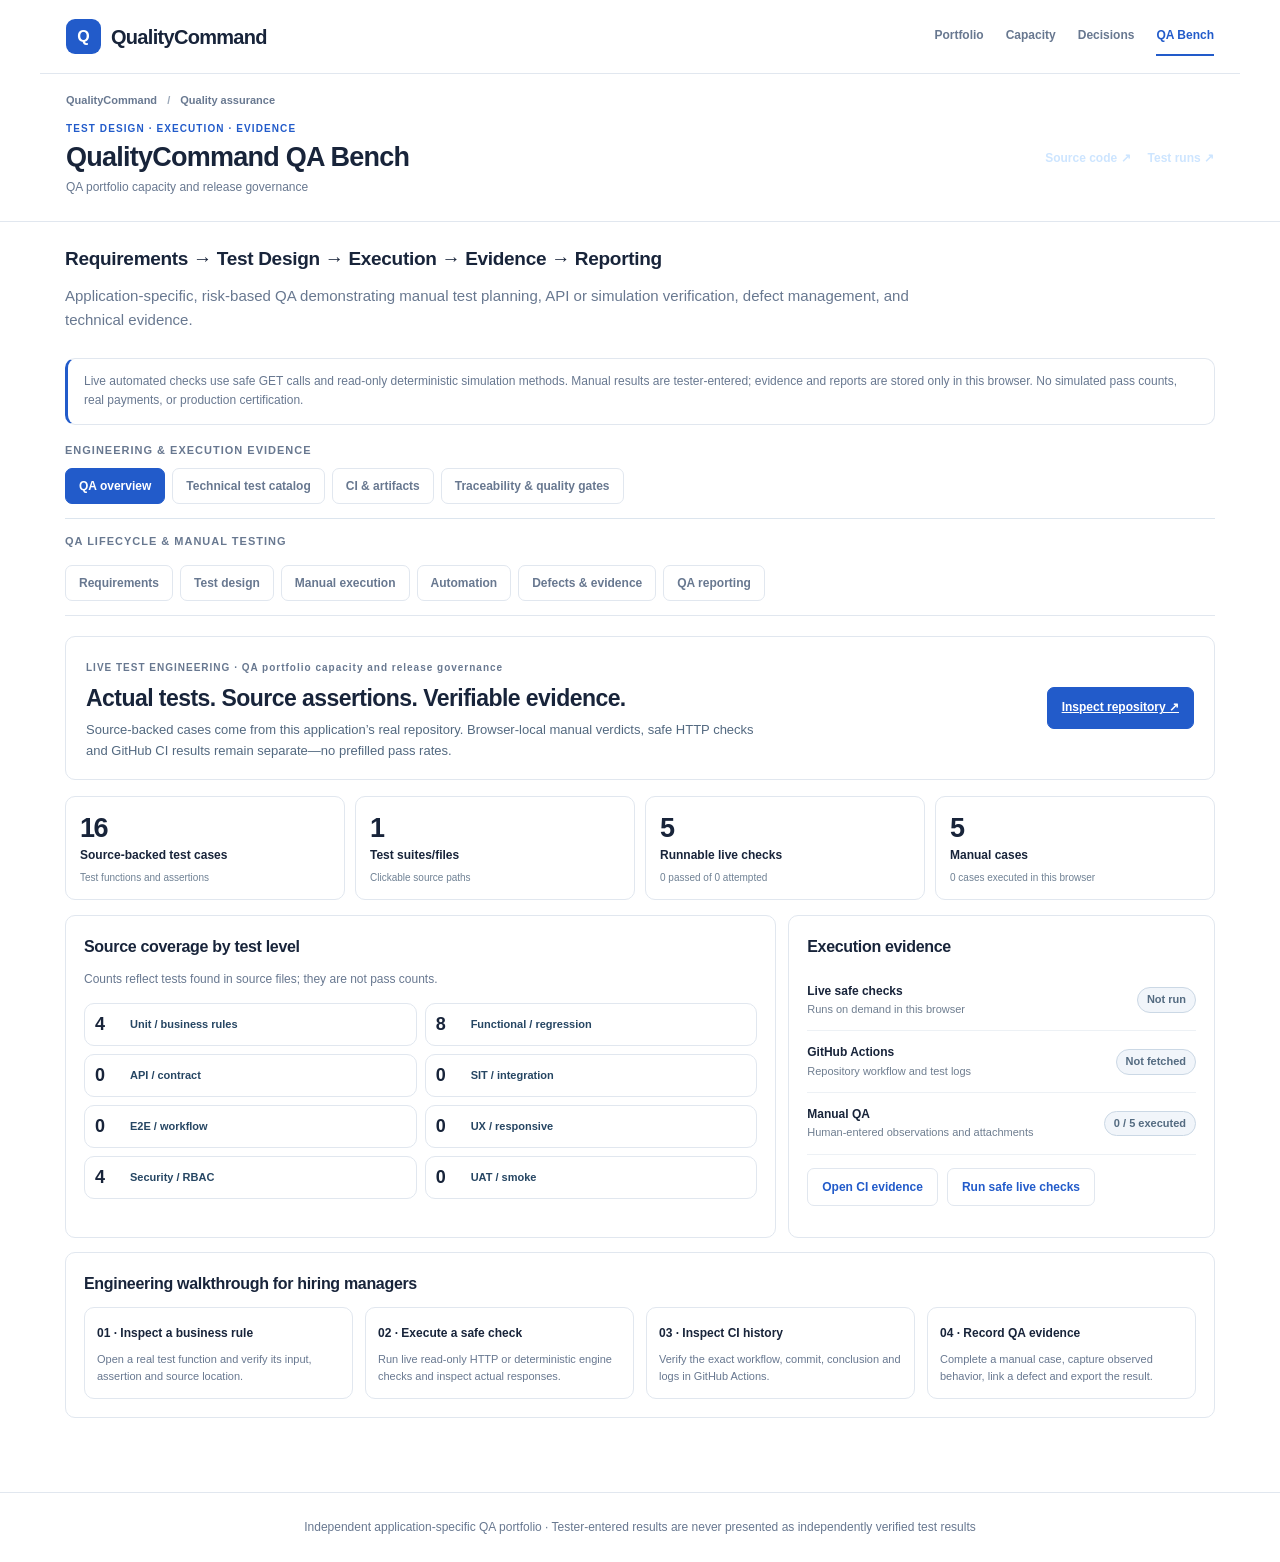
==== commit d352ca89: "Make QA Bench match existing QualityCommand website typography, layout and navigation" ====
--- a/QualityCommand/qa-bench.html
+++ b/QualityCommand/qa-bench.html
@@ -42,7 +42,55 @@
 @media(max-width:780px){.tech-layout{grid-template-columns:1fr}.tech-walkthrough{grid-template-columns:repeat(2,minmax(0,1fr))}.tech-stats{grid-template-columns:repeat(2,minmax(0,1fr))}}
 @media(max-width:540px){.qa-tab-group .tabs{display:flex;flex-wrap:nowrap;overflow-x:auto;overscroll-behavior-x:contain;scroll-snap-type:x proximity;padding-bottom:9px}.qa-tab-group .tabs button{flex:0 0 auto;scroll-snap-align:start}.tech-hero{display:block!important;padding:15px!important}.tech-hero .btn{margin-top:12px}.tech-cat-grid{grid-template-columns:1fr}.tech-walkthrough{grid-template-columns:1fr}.tech-ci-header{align-items:flex-start;flex-direction:column}.tech-source summary{flex-direction:column;align-items:flex-start}.tech-stats{gap:8px}.tech-stat{padding:11px}}
 
-</style></head><body><header><div class="crumb"><a id="app-link" href="/">← Back to application</a> · <a id="source-link" target="_blank" rel="noopener noreferrer" href="#">Source code</a> · <a id="ci-link" target="_blank" rel="noopener noreferrer" href="#">CI runs</a></div><h1 id="project-title">QA Engineering Workbench</h1><div id="project-sub" class="sub"></div></header>
+
+/* QA Bench themed to QualityCommand; existing test logic and content unchanged */
+:root{--ink:#18243a;--muted:#687890;--line:#e1e7ef;--blue:#225bca;--bg:#fff;--paper:#fff;--qa-radius:10px}
+html,body{min-height:100%;overflow-x:clip}
+body{margin:0!important;background:#fff!important;color:#18243a!important;font:15px/1.6 -apple-system,BlinkMacSystemFont,'Segoe UI',Arial,sans-serif!important}
+a{color:#225bca}
+.qa-site-header{background:#fff!important;color:#18243a!important;padding:0!important;border-bottom:1px solid #e1e7ef}
+.qa-site-bar{max-width:1200px;margin:0 auto;min-height:73px;padding:12px 26px;display:flex;align-items:center;justify-content:space-between;gap:20px}
+.qa-site-brand{display:flex;align-items:center;gap:10px;color:#18243a!important;text-decoration:none!important;white-space:nowrap;min-width:0}
+.qa-wordmark{font-size:20px;font-weight:800;letter-spacing:-.7px}
+.qa-brand-mark{display:grid;place-items:center;width:35px;height:35px;border-radius:9px;background:#225bca;color:#fff;font-size:16px;font-weight:900;flex:0 0 35px}
+.qa-site-menu{display:flex;align-items:center;gap:22px;flex-wrap:wrap;color:#687890;font-size:12px;font-weight:700}
+.qa-site-menu a{color:inherit;text-decoration:none;padding:9px 0;border-bottom:2px solid transparent;white-space:nowrap}
+.qa-site-menu a:hover,.qa-site-menu a[aria-current=page]{color:#225bca}
+.qa-site-menu a[aria-current=page]{border-color:#225bca}
+.qa-section-head{max-width:1200px;margin:auto;padding:18px 26px 24px;border-top:1px solid #e1e7ef}
+.qa-breadcrumb{font-size:11px;color:#687890;font-weight:600;margin-bottom:11px}
+.qa-breadcrumb span{padding:0 7px;color:#9aa7b8}
+.qa-headings{display:flex;align-items:center;justify-content:space-between;gap:20px}
+.qa-headings h1{font-size:27px!important;font-weight:780;letter-spacing:-.75px;line-height:1.2;margin:4px 0 5px;color:#18243a}
+.qa-eyebrow{color:#225bca;font-size:10px;font-weight:800;letter-spacing:1.1px}
+.qa-headings .sub{color:#687890;font-size:12px}
+.qa-source-links{display:flex;gap:17px;flex-wrap:wrap;font-size:12px;font-weight:650}
+.qa-source-links a{white-space:nowrap;text-decoration:none}
+.qa-site-notice{font-size:10px;letter-spacing:.5px;font-weight:750;text-align:center;padding:6px 12px;background:#162d53;color:#eef3fb}
+.qa-site-notice span{color:#bacce3;font-weight:400}
+.wrap{max-width:1200px;padding:22px 25px 60px}
+.intro{padding:0 0 12px}.intro h2{font-size:19px;letter-spacing:-.3px}
+.panel,.metric,.tech-stat{border-color:#e1e7ef!important;border-radius:10px!important;box-shadow:none!important;background:#fff!important}
+.note{background:#fff!important;border:1px solid #e1e7ef!important;border-left:3px solid #225bca!important;color:#687890!important;border-radius:10px!important}
+.tech-workbench>.tech-hero{background:#fff!important;border:1px solid #e1e7ef!important;border-radius:10px!important;box-shadow:none!important;padding:17px 20px!important}
+.tech-hero h2{font-size:23px!important;letter-spacing:-.55px!important;line-height:1.25}
+.tech-kicker,.qa-tab-heading{color:#687890!important;letter-spacing:1px}
+.tech-stat strong,.tech-cat strong{color:#18243a!important}
+.tech-cat,.tech-walkthrough>div{background:#fff!important;border:1px solid #e1e7ef!important;border-radius:10px!important}
+.tech-tags>span,.tech-gate-metrics>span{background:#fff!important;color:#687890!important}
+.tabs button{background:#fff!important;color:#687890!important;border-color:#e1e7ef!important;border-radius:7px!important}
+.tabs button[aria-selected=true]{background:#225bca!important;color:#fff!important;border-color:#225bca!important}
+.btn{background:#225bca!important;border-color:#225bca!important;border-radius:7px!important}
+.btn.alt{background:#fff!important;color:#225bca!important;border-color:#e1e7ef!important}
+input,select,textarea{border-color:#e1e7ef!important;border-radius:7px!important}
+table th{background:#fff!important;color:#687890!important}
+table td,table th{border-color:#e1e7ef!important}
+.tech-source pre{background:#1b2737;color:#eaf2fc}
+footer{border-color:#e1e7ef}
+@media(max-width:800px){.qa-site-bar{flex-wrap:wrap;gap:8px;padding:12px 16px}.qa-site-brand{flex:1 1 auto}.qa-site-menu{width:100%;flex-wrap:nowrap;gap:17px;overflow-x:auto;font-size:11px}.qa-section-head{padding:15px 17px}.qa-headings{flex-direction:column;align-items:flex-start;gap:10px}.wrap{padding:18px 14px 55px}.tech-hero h2{font-size:20px!important}}
+@media(max-width:480px){.qa-wordmark{font-size:17px}.qa-site-bar{min-height:60px}.qa-headings h1{font-size:23px!important}.qa-section-head{padding:14px}.qa-site-notice span{display:block}}
+
+</style></head><body><header class="qa-site-header"><div class="qa-site-bar"><a id="app-link" class="qa-site-brand" href="/"><span class="qa-brand-mark">Q</span><span class="qa-wordmark">QualityCommand</span></a><nav class="qa-site-menu" aria-label="QualityCommand navigation"><a href="/#portfolio">Portfolio</a><a href="/#allocation">Capacity</a><a href="/#decisions">Decisions</a><a href="/qa-bench.html" aria-current="page">QA Bench</a></nav></div><div class="qa-section-head"><div class="qa-breadcrumb">QualityCommand <span>/</span> Quality assurance</div><div class="qa-headings"><div><div class="qa-eyebrow">TEST DESIGN · EXECUTION · EVIDENCE</div><h1 id="project-title">QualityCommand QA Bench</h1><div id="project-sub" class="sub"></div></div><div class="qa-source-links"><a id="source-link" href="#" target="_blank" rel="noopener noreferrer">Source code ↗</a><a id="ci-link" href="#" target="_blank" rel="noopener noreferrer">Test runs ↗</a></div></div></div></header>
 <main class="wrap"><div class="intro"><h2>Requirements → Test Design → Execution → Evidence → Reporting</h2><p>Application-specific, risk-based QA demonstrating manual test planning, API or simulation verification, defect management, and technical evidence.</p></div><div class="note">Live automated checks use safe GET calls and read-only deterministic simulation methods. Manual results are tester-entered; evidence and reports are stored only in this browser. No simulated pass counts, real payments, or production certification.</div><div class="qa-tab-group"><div class="qa-tab-heading">Engineering & execution evidence</div><div class="tabs qa-eng-tabs" role="tablist" aria-label="Engineering evidence sections"><button data-tab="engineering" aria-selected="true">QA overview</button><button data-tab="catalog" aria-selected="false">Technical test catalog</button><button data-tab="ci" aria-selected="false">CI & artifacts</button><button data-tab="gates" aria-selected="false">Traceability & quality gates</button></div></div><div class="qa-tab-heading">QA lifecycle & manual testing</div><div class="tabs" role="tablist" aria-label="QA lifecycle sections"><button data-tab="requirements" aria-selected="true">Requirements</button><button data-tab="cases" aria-selected="false">Test design</button><button data-tab="manual" aria-selected="false">Manual execution</button><button data-tab="automation" aria-selected="false">Automation</button><button data-tab="defects" aria-selected="false">Defects & evidence</button><button data-tab="report" aria-selected="false">QA reporting</button></div><div id="notice" role="status" aria-live="polite"></div><div id="app"></div></main><footer>Independent application-specific QA portfolio · Tester-entered results are never presented as independently verified test results</footer>
 <script id="qa-config" type="application/json">{"name":"QualityCommand","slug":"qualitycommand","domain":"QA portfolio capacity and release governance","url":"https://qualitycommand.onrender.com/","repository":"qualitycommand","sourceUrl":"https://github.com/sachintechpro/qualitycommand","sourceTestsUrl":"https://github.com/sachintechpro/qualitycommand/tree/main/QualityCommand/tests","ciUrl":"https://github.com/sachintechpro/qualitycommand/actions","requirements":[{"id":"QC-R01","title":"Resource capacity planning","risk":"P0","acceptance":"Allocation by functional, automation and QA-lead skills must not exceed available capacity without a warning.","clarify":"How do teams account for leave, support and skills constraints?"},{"id":"QC-R02","title":"Risk-based release gates","risk":"P0","acceptance":"Open severity-one defects, low coverage or failed UAT must block unconditional release approval.","clarify":"Which defects permit an authorized risk waiver?"},{"id":"QC-R03","title":"Regression allocation and forecast","risk":"P1","acceptance":"Test capacity, manual/automation effort and schedule forecasts recalculate when allocation changes.","clarify":"Which backlog is excluded from each release?"},{"id":"QC-R04","title":"Management reporting transparency","risk":"P1","acceptance":"Portfolio status matches project-level metrics, blockers and documented assumptions.","clarify":"Which executive metrics should be trended across release cycles?"}],"cases":[{"id":"QC-T01","req":"QC-R01","title":"Overallocate QA specialists","level":"Boundary / capacity","priority":"P0","pre":"Load baseline portfolio.","steps":"1. Inspect available QA skills.\n2. Raise allocations beyond available functional capacity.\n3. Check reported over-allocation and projected release impact.\n4. Reduce capacity usage and review recovery.","expected":"Excess allocation is detected and not silently represented as feasible."},{"id":"QC-T02","req":"QC-R02","title":"Severity-one defect blocks release","level":"Negative / release gate","priority":"P0","pre":"Load project with critical open defect.","steps":"1. Open affected identity or policy project.\n2. Inspect severity-one issues and release status.\n3. Apply non-defect delivery actions.\n4. Revisit release gate.","expected":"Critical unresolved risk remains visible; status is not incorrectly green."},{"id":"QC-T03","req":"QC-R03","title":"Automation boost updates resource demand","level":"Functional / calculation","priority":"P1","pre":"Baseline QA allocations exist.","steps":"1. Record manual and automation hours.\n2. Apply automation acceleration.\n3. Compare required effort, tradeoffs and release forecast.\n4. Revert choice.","expected":"Calculations reflect automation savings and new review effort without double counting."},{"id":"QC-T04","req":"QC-R04","title":"Roll-up matches individual releases","level":"SIT / data integrity","priority":"P1","pre":"Portfolio dashboard populated.","steps":"1. Record each project release readiness.\n2. Inspect blocked and shortfall totals.\n3. Reconcile portfolio metrics to project rows.","expected":"Portfolio counts equal underlying project data."},{"id":"QC-T05","req":"QC-R02","title":"UAT approval and coverage constraints","level":"E2E / UAT","priority":"P0","pre":"Inspect policy project release gates.","steps":"1. Review UAT approval and modeled coverage.\n2. Adjust risk-based regression selection.\n3. Check gate blockers and warnings.","expected":"UAT or coverage gaps remain explicit when release is not ready."}],"automatic":[{"id":"QC-A01","title":"Live QA portfolio UI is served","kind":"http","path":"/","expectStatus":200,"contains":"QualityCommand","level":"Production smoke"},{"id":"QC-A02","title":"Capacity engine is available","kind":"http","path":"/engine.mjs","expectStatus":200,"contains":"export","level":"Integration"},{"id":"QC-A03","title":"Deterministic simulation returns project array","kind":"esm","module":"./engine.mjs","fn":"simulate","expectKey":"projects","expectType":"object","level":"Business rules"},{"id":"QC-A04","title":"Release simulation counts blocked projects","kind":"esm","module":"./engine.mjs","fn":"simulate","expectKey":"blocked","expectType":"number","level":"Release governance"},{"id":"QC-A05","title":"QA engine exposes available capacity","kind":"esm","module":"./engine.mjs","fn":"simulate","expectKey":"remaining","expectType":"object","level":"Capacity planning"}],"caveats":"QualityCommand is a portfolio simulation using fictional data. Live checks are safe and read-only; manual verdicts require actual execution and evidence.","technicalCases":[{"title":"four projects and finite workforce","file":"QualityCommand/tests/engine.test.mjs","line":5,"excerpt":"assert.equal(PROJECTS.length,4);assert.equal(CAPACITY.functional,9)});","category":"Functional / regression","framework":"Node.js test runner","sourceKind":"Test function","id":"SRC-001"},{"title":"baseline headcount allocation exactly uses available pool","file":"QualityCommand/tests/engine.test.mjs","line":6,"excerpt":"assert.deepEqual(r.remaining,{qaLeads:0,functional:0,automation:0});assert.equal(r.overallocation.length,0)});","category":"Functional / regression","framework":"Node.js test runner","sourceKind":"Test function","id":"SRC-002"},{"title":"baseline includes multiple release blockers","file":"QualityCommand/tests/engine.test.mjs","line":7,"excerpt":"assert.ok(r.blocked>=2);assert.ok(r.capacityShortfalls>=1)});","category":"Security / RBAC","framework":"Node.js test runner","sourceKind":"Test function","id":"SRC-003"},{"title":"severe identity defect blocks release regardless of resourcing","file":"QualityCommand/tests/engine.test.mjs","line":8,"excerpt":"assert.equal(p.gate,'NOT READY');assert.ok(p.blockers.some(x=>x.includes('Sev-1')))});","category":"Security / RBAC","framework":"Node.js test runner","sourceKind":"Test function","id":"SRC-004"},{"title":"capacity over-allocation is visible and blocks all release assessments","file":"QualityCommand/tests/engine.test.mjs","line":9,"excerpt":"assert.ok(r.overallocation.includes('functional'));assert.ok(r.projects.every(p=>p.blockers.some(b=>b.includes('Shared team allocation'))))});","category":"Security / RBAC","framework":"Node.js test runner","sourceKind":"Test function","id":"SRC-005"},{"title":"resource reallocation preserves total pool when transferred","file":"QualityCommand/tests/engine.test.mjs","line":10,"excerpt":"assert.equal(r.remaining.functional,0);assert.ok(one(r,'api').manualGap\u003cone(simulate(),'api').manualGap)});","category":"Functional / regression","framework":"Node.js test runner","sourceKind":"Test function","id":"SRC-006"},{"title":"zero functional resource cannot yield artificial completion","file":"QualityCommand/tests/engine.test.mjs","line":11,"excerpt":"assert.equal(p.forecastWeeks,null);assert.ok(p.manualGap>0)});","category":"Unit / business rules","framework":"Node.js test runner","sourceKind":"Test function","id":"SRC-007"},{"title":"risk-prioritization decreases hours but decreases coverage","file":"QualityCommand/tests/engine.test.mjs","line":12,"excerpt":"assert.ok(p.manualRequired\u003c260);assert.equal(p.modeledCoverage,87);assert.ok(p.blockers.some(b=>b.includes('coverage')))});","category":"Functional / regression","framework":"Node.js test runner","sourceKind":"Test function","id":"SRC-008"},{"title":"automation boost decreases automation hours with additional manual work","file":"QualityCommand/tests/engine.test.mjs","line":13,"excerpt":"assert.equal(p.automationRequired,104);assert.equal(p.manualRequired,280)});","category":"Functional / regression","framework":"Node.js test runner","sourceKind":"Test function","id":"SRC-009"},{"title":"scope deferral never silently approves release","file":"QualityCommand/tests/engine.test.mjs","line":14,"excerpt":"assert.ok(p.manualRequired\u003c260);assert.equal(p.gate,'NOT READY');assert.ok(p.blockers.some(b=>b.includes('change control')))});","category":"Functional / regression","framework":"Node.js test runner","sourceKind":"Test function","id":"SRC-010"},{"title":"defect swarm has cost in test hours and provisional blocker","file":"QualityCommand/tests/engine.test.mjs","line":15,"excerpt":"assert.equal(p.manualRequired,360);assert.equal(p.modeledSev2,2);assert.ok(p.blockers.some(b=>b.includes('verification')))});","category":"Security / RBAC","framework":"Node.js test runner","sourceKind":"Test function","id":"SRC-011"},{"title":"no actions mutate shared initial scenario","file":"QualityCommand/tests/engine.test.mjs","line":16,"excerpt":"assert.equal(one(simulate(),'policy').manualRequired,410)});","category":"Unit / business rules","framework":"Node.js test runner","sourceKind":"Test function","id":"SRC-012"},{"title":"invalid headcounts rejected","file":"QualityCommand/tests/engine.test.mjs","line":17,"excerpt":"assert.throws(()=>simulate(s),/Invalid functional/)});","category":"Unit / business rules","framework":"Node.js test runner","sourceKind":"Test function","id":"SRC-013"},{"title":"invalid action flags rejected","file":"QualityCommand/tests/engine.test.mjs","line":18,"excerpt":"assert.throws(()=>simulate(s),/Invalid action/)});","category":"Unit / business rules","framework":"Node.js test runner","sourceKind":"Test function","id":"SRC-014"},{"title":"all 16 intervention combinations deterministic for each project","file":"QualityCommand/tests/engine.test.mjs","line":19,"excerpt":"assert.deepEqual(a,b);assert.ok(one(a,project.id).manualRequired>=0)}}});","category":"Functional / regression","framework":"Node.js test runner","sourceKind":"Test function","id":"SRC-015"},{"title":"gate cannot be READY solely from modeled assumptions","file":"QualityCommand/tests/engine.test.mjs","line":20,"excerpt":"assert.ok(r.projects.every(p=>p.gate!=='READY'))});","category":"Functional / regression","framework":"Node.js test runner","sourceKind":"Test function","id":"SRC-016"}],"suites":[{"file":"QualityCommand/tests/engine.test.mjs","framework":"Node.js test runner","testCount":16,"category":"Functional / regression","error":null}],"workflows":[{"path":".github/workflows/engine-tests.yml","name":"QualityCommand Business Rules and Scenario Tests","description":"Executes capacity, release-gate, defect and scenario regression tests"},{"path":".github/workflows/qa-bench.yml","name":"Application QA Bench Validation","description":"Validates the QA Bench structure and proof fields"}],"technicalCatalogGeneratedAt":"2026-11-13"}</script><script>
 (() => {
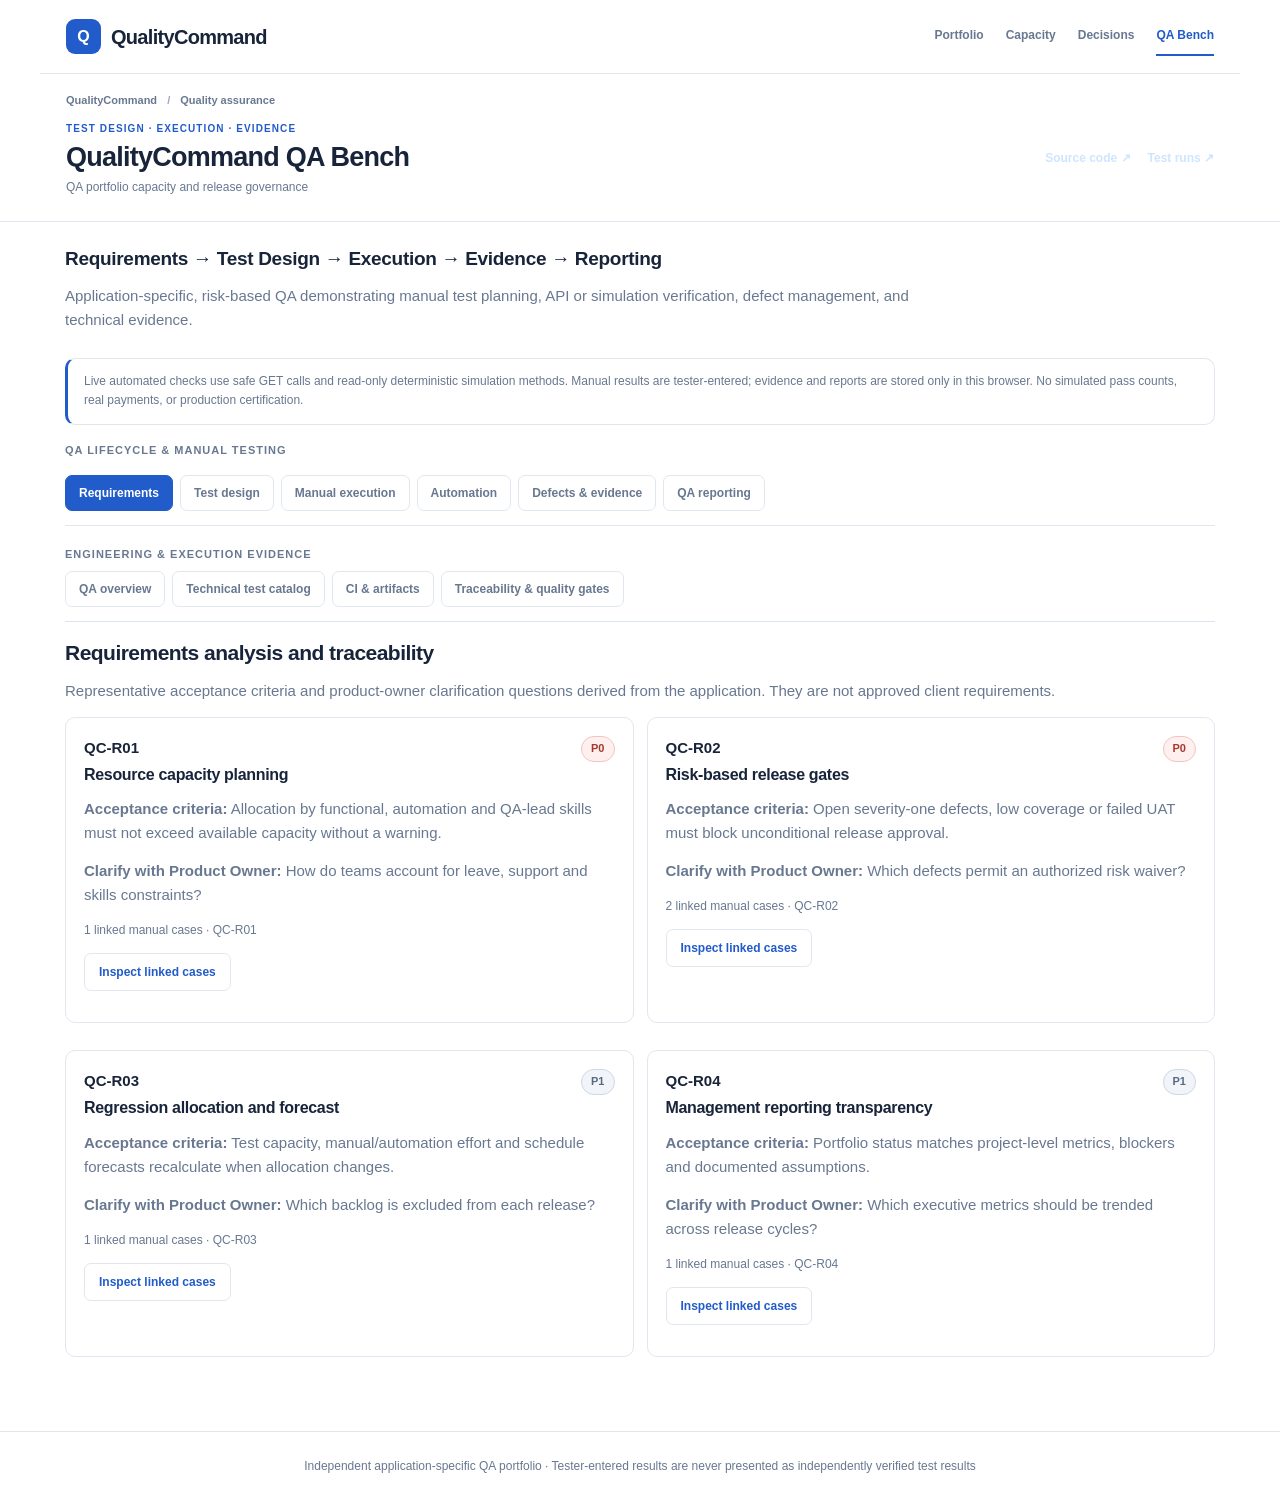
==== commit c0f041f9: "Preserve QA lifecycle as default and move added technical evidence tabs below original process" ====
--- a/QualityCommand/qa-bench.html
+++ b/QualityCommand/qa-bench.html
@@ -91,14 +91,14 @@
 @media(max-width:480px){.qa-wordmark{font-size:17px}.qa-site-bar{min-height:60px}.qa-headings h1{font-size:23px!important}.qa-section-head{padding:14px}.qa-site-notice span{display:block}}
 
 </style></head><body><header class="qa-site-header"><div class="qa-site-bar"><a id="app-link" class="qa-site-brand" href="/"><span class="qa-brand-mark">Q</span><span class="qa-wordmark">QualityCommand</span></a><nav class="qa-site-menu" aria-label="QualityCommand navigation"><a href="/#portfolio">Portfolio</a><a href="/#allocation">Capacity</a><a href="/#decisions">Decisions</a><a href="/qa-bench.html" aria-current="page">QA Bench</a></nav></div><div class="qa-section-head"><div class="qa-breadcrumb">QualityCommand <span>/</span> Quality assurance</div><div class="qa-headings"><div><div class="qa-eyebrow">TEST DESIGN · EXECUTION · EVIDENCE</div><h1 id="project-title">QualityCommand QA Bench</h1><div id="project-sub" class="sub"></div></div><div class="qa-source-links"><a id="source-link" href="#" target="_blank" rel="noopener noreferrer">Source code ↗</a><a id="ci-link" href="#" target="_blank" rel="noopener noreferrer">Test runs ↗</a></div></div></div></header>
-<main class="wrap"><div class="intro"><h2>Requirements → Test Design → Execution → Evidence → Reporting</h2><p>Application-specific, risk-based QA demonstrating manual test planning, API or simulation verification, defect management, and technical evidence.</p></div><div class="note">Live automated checks use safe GET calls and read-only deterministic simulation methods. Manual results are tester-entered; evidence and reports are stored only in this browser. No simulated pass counts, real payments, or production certification.</div><div class="qa-tab-group"><div class="qa-tab-heading">Engineering & execution evidence</div><div class="tabs qa-eng-tabs" role="tablist" aria-label="Engineering evidence sections"><button data-tab="engineering" aria-selected="true">QA overview</button><button data-tab="catalog" aria-selected="false">Technical test catalog</button><button data-tab="ci" aria-selected="false">CI & artifacts</button><button data-tab="gates" aria-selected="false">Traceability & quality gates</button></div></div><div class="qa-tab-heading">QA lifecycle & manual testing</div><div class="tabs" role="tablist" aria-label="QA lifecycle sections"><button data-tab="requirements" aria-selected="true">Requirements</button><button data-tab="cases" aria-selected="false">Test design</button><button data-tab="manual" aria-selected="false">Manual execution</button><button data-tab="automation" aria-selected="false">Automation</button><button data-tab="defects" aria-selected="false">Defects & evidence</button><button data-tab="report" aria-selected="false">QA reporting</button></div><div id="notice" role="status" aria-live="polite"></div><div id="app"></div></main><footer>Independent application-specific QA portfolio · Tester-entered results are never presented as independently verified test results</footer>
+<main class="wrap"><div class="intro"><h2>Requirements → Test Design → Execution → Evidence → Reporting</h2><p>Application-specific, risk-based QA demonstrating manual test planning, API or simulation verification, defect management, and technical evidence.</p></div><div class="note">Live automated checks use safe GET calls and read-only deterministic simulation methods. Manual results are tester-entered; evidence and reports are stored only in this browser. No simulated pass counts, real payments, or production certification.</div><div class="qa-tab-heading">QA lifecycle & manual testing</div><div class="tabs" role="tablist" aria-label="QA lifecycle sections"><button data-tab="requirements" aria-selected="true">Requirements</button><button data-tab="cases" aria-selected="false">Test design</button><button data-tab="manual" aria-selected="false">Manual execution</button><button data-tab="automation" aria-selected="false">Automation</button><button data-tab="defects" aria-selected="false">Defects & evidence</button><button data-tab="report" aria-selected="false">QA reporting</button></div><div class="qa-tab-group"><div class="qa-tab-heading">Engineering & execution evidence</div><div class="tabs qa-eng-tabs" role="tablist" aria-label="Engineering evidence sections"><button data-tab="engineering" aria-selected="false">QA overview</button><button data-tab="catalog" aria-selected="false">Technical test catalog</button><button data-tab="ci" aria-selected="false">CI & artifacts</button><button data-tab="gates" aria-selected="false">Traceability & quality gates</button></div></div><div id="notice" role="status" aria-live="polite"></div><div id="app"></div></main><footer>Independent application-specific QA portfolio · Tester-entered results are never presented as independently verified test results</footer>
 <script id="qa-config" type="application/json">{"name":"QualityCommand","slug":"qualitycommand","domain":"QA portfolio capacity and release governance","url":"https://qualitycommand.onrender.com/","repository":"qualitycommand","sourceUrl":"https://github.com/sachintechpro/qualitycommand","sourceTestsUrl":"https://github.com/sachintechpro/qualitycommand/tree/main/QualityCommand/tests","ciUrl":"https://github.com/sachintechpro/qualitycommand/actions","requirements":[{"id":"QC-R01","title":"Resource capacity planning","risk":"P0","acceptance":"Allocation by functional, automation and QA-lead skills must not exceed available capacity without a warning.","clarify":"How do teams account for leave, support and skills constraints?"},{"id":"QC-R02","title":"Risk-based release gates","risk":"P0","acceptance":"Open severity-one defects, low coverage or failed UAT must block unconditional release approval.","clarify":"Which defects permit an authorized risk waiver?"},{"id":"QC-R03","title":"Regression allocation and forecast","risk":"P1","acceptance":"Test capacity, manual/automation effort and schedule forecasts recalculate when allocation changes.","clarify":"Which backlog is excluded from each release?"},{"id":"QC-R04","title":"Management reporting transparency","risk":"P1","acceptance":"Portfolio status matches project-level metrics, blockers and documented assumptions.","clarify":"Which executive metrics should be trended across release cycles?"}],"cases":[{"id":"QC-T01","req":"QC-R01","title":"Overallocate QA specialists","level":"Boundary / capacity","priority":"P0","pre":"Load baseline portfolio.","steps":"1. Inspect available QA skills.\n2. Raise allocations beyond available functional capacity.\n3. Check reported over-allocation and projected release impact.\n4. Reduce capacity usage and review recovery.","expected":"Excess allocation is detected and not silently represented as feasible."},{"id":"QC-T02","req":"QC-R02","title":"Severity-one defect blocks release","level":"Negative / release gate","priority":"P0","pre":"Load project with critical open defect.","steps":"1. Open affected identity or policy project.\n2. Inspect severity-one issues and release status.\n3. Apply non-defect delivery actions.\n4. Revisit release gate.","expected":"Critical unresolved risk remains visible; status is not incorrectly green."},{"id":"QC-T03","req":"QC-R03","title":"Automation boost updates resource demand","level":"Functional / calculation","priority":"P1","pre":"Baseline QA allocations exist.","steps":"1. Record manual and automation hours.\n2. Apply automation acceleration.\n3. Compare required effort, tradeoffs and release forecast.\n4. Revert choice.","expected":"Calculations reflect automation savings and new review effort without double counting."},{"id":"QC-T04","req":"QC-R04","title":"Roll-up matches individual releases","level":"SIT / data integrity","priority":"P1","pre":"Portfolio dashboard populated.","steps":"1. Record each project release readiness.\n2. Inspect blocked and shortfall totals.\n3. Reconcile portfolio metrics to project rows.","expected":"Portfolio counts equal underlying project data."},{"id":"QC-T05","req":"QC-R02","title":"UAT approval and coverage constraints","level":"E2E / UAT","priority":"P0","pre":"Inspect policy project release gates.","steps":"1. Review UAT approval and modeled coverage.\n2. Adjust risk-based regression selection.\n3. Check gate blockers and warnings.","expected":"UAT or coverage gaps remain explicit when release is not ready."}],"automatic":[{"id":"QC-A01","title":"Live QA portfolio UI is served","kind":"http","path":"/","expectStatus":200,"contains":"QualityCommand","level":"Production smoke"},{"id":"QC-A02","title":"Capacity engine is available","kind":"http","path":"/engine.mjs","expectStatus":200,"contains":"export","level":"Integration"},{"id":"QC-A03","title":"Deterministic simulation returns project array","kind":"esm","module":"./engine.mjs","fn":"simulate","expectKey":"projects","expectType":"object","level":"Business rules"},{"id":"QC-A04","title":"Release simulation counts blocked projects","kind":"esm","module":"./engine.mjs","fn":"simulate","expectKey":"blocked","expectType":"number","level":"Release governance"},{"id":"QC-A05","title":"QA engine exposes available capacity","kind":"esm","module":"./engine.mjs","fn":"simulate","expectKey":"remaining","expectType":"object","level":"Capacity planning"}],"caveats":"QualityCommand is a portfolio simulation using fictional data. Live checks are safe and read-only; manual verdicts require actual execution and evidence.","technicalCases":[{"title":"four projects and finite workforce","file":"QualityCommand/tests/engine.test.mjs","line":5,"excerpt":"assert.equal(PROJECTS.length,4);assert.equal(CAPACITY.functional,9)});","category":"Functional / regression","framework":"Node.js test runner","sourceKind":"Test function","id":"SRC-001"},{"title":"baseline headcount allocation exactly uses available pool","file":"QualityCommand/tests/engine.test.mjs","line":6,"excerpt":"assert.deepEqual(r.remaining,{qaLeads:0,functional:0,automation:0});assert.equal(r.overallocation.length,0)});","category":"Functional / regression","framework":"Node.js test runner","sourceKind":"Test function","id":"SRC-002"},{"title":"baseline includes multiple release blockers","file":"QualityCommand/tests/engine.test.mjs","line":7,"excerpt":"assert.ok(r.blocked>=2);assert.ok(r.capacityShortfalls>=1)});","category":"Security / RBAC","framework":"Node.js test runner","sourceKind":"Test function","id":"SRC-003"},{"title":"severe identity defect blocks release regardless of resourcing","file":"QualityCommand/tests/engine.test.mjs","line":8,"excerpt":"assert.equal(p.gate,'NOT READY');assert.ok(p.blockers.some(x=>x.includes('Sev-1')))});","category":"Security / RBAC","framework":"Node.js test runner","sourceKind":"Test function","id":"SRC-004"},{"title":"capacity over-allocation is visible and blocks all release assessments","file":"QualityCommand/tests/engine.test.mjs","line":9,"excerpt":"assert.ok(r.overallocation.includes('functional'));assert.ok(r.projects.every(p=>p.blockers.some(b=>b.includes('Shared team allocation'))))});","category":"Security / RBAC","framework":"Node.js test runner","sourceKind":"Test function","id":"SRC-005"},{"title":"resource reallocation preserves total pool when transferred","file":"QualityCommand/tests/engine.test.mjs","line":10,"excerpt":"assert.equal(r.remaining.functional,0);assert.ok(one(r,'api').manualGap\u003cone(simulate(),'api').manualGap)});","category":"Functional / regression","framework":"Node.js test runner","sourceKind":"Test function","id":"SRC-006"},{"title":"zero functional resource cannot yield artificial completion","file":"QualityCommand/tests/engine.test.mjs","line":11,"excerpt":"assert.equal(p.forecastWeeks,null);assert.ok(p.manualGap>0)});","category":"Unit / business rules","framework":"Node.js test runner","sourceKind":"Test function","id":"SRC-007"},{"title":"risk-prioritization decreases hours but decreases coverage","file":"QualityCommand/tests/engine.test.mjs","line":12,"excerpt":"assert.ok(p.manualRequired\u003c260);assert.equal(p.modeledCoverage,87);assert.ok(p.blockers.some(b=>b.includes('coverage')))});","category":"Functional / regression","framework":"Node.js test runner","sourceKind":"Test function","id":"SRC-008"},{"title":"automation boost decreases automation hours with additional manual work","file":"QualityCommand/tests/engine.test.mjs","line":13,"excerpt":"assert.equal(p.automationRequired,104);assert.equal(p.manualRequired,280)});","category":"Functional / regression","framework":"Node.js test runner","sourceKind":"Test function","id":"SRC-009"},{"title":"scope deferral never silently approves release","file":"QualityCommand/tests/engine.test.mjs","line":14,"excerpt":"assert.ok(p.manualRequired\u003c260);assert.equal(p.gate,'NOT READY');assert.ok(p.blockers.some(b=>b.includes('change control')))});","category":"Functional / regression","framework":"Node.js test runner","sourceKind":"Test function","id":"SRC-010"},{"title":"defect swarm has cost in test hours and provisional blocker","file":"QualityCommand/tests/engine.test.mjs","line":15,"excerpt":"assert.equal(p.manualRequired,360);assert.equal(p.modeledSev2,2);assert.ok(p.blockers.some(b=>b.includes('verification')))});","category":"Security / RBAC","framework":"Node.js test runner","sourceKind":"Test function","id":"SRC-011"},{"title":"no actions mutate shared initial scenario","file":"QualityCommand/tests/engine.test.mjs","line":16,"excerpt":"assert.equal(one(simulate(),'policy').manualRequired,410)});","category":"Unit / business rules","framework":"Node.js test runner","sourceKind":"Test function","id":"SRC-012"},{"title":"invalid headcounts rejected","file":"QualityCommand/tests/engine.test.mjs","line":17,"excerpt":"assert.throws(()=>simulate(s),/Invalid functional/)});","category":"Unit / business rules","framework":"Node.js test runner","sourceKind":"Test function","id":"SRC-013"},{"title":"invalid action flags rejected","file":"QualityCommand/tests/engine.test.mjs","line":18,"excerpt":"assert.throws(()=>simulate(s),/Invalid action/)});","category":"Unit / business rules","framework":"Node.js test runner","sourceKind":"Test function","id":"SRC-014"},{"title":"all 16 intervention combinations deterministic for each project","file":"QualityCommand/tests/engine.test.mjs","line":19,"excerpt":"assert.deepEqual(a,b);assert.ok(one(a,project.id).manualRequired>=0)}}});","category":"Functional / regression","framework":"Node.js test runner","sourceKind":"Test function","id":"SRC-015"},{"title":"gate cannot be READY solely from modeled assumptions","file":"QualityCommand/tests/engine.test.mjs","line":20,"excerpt":"assert.ok(r.projects.every(p=>p.gate!=='READY'))});","category":"Functional / regression","framework":"Node.js test runner","sourceKind":"Test function","id":"SRC-016"}],"suites":[{"file":"QualityCommand/tests/engine.test.mjs","framework":"Node.js test runner","testCount":16,"category":"Functional / regression","error":null}],"workflows":[{"path":".github/workflows/engine-tests.yml","name":"QualityCommand Business Rules and Scenario Tests","description":"Executes capacity, release-gate, defect and scenario regression tests"},{"path":".github/workflows/qa-bench.yml","name":"Application QA Bench Validation","description":"Validates the QA Bench structure and proof fields"}],"technicalCatalogGeneratedAt":"2026-11-13"}</script><script>
 (() => {
 'use strict';
 const C=JSON.parse(document.getElementById('qa-config').textContent);
 const KEY='qa-bench:'+C.slug+':v1';let state={executions:[],defects:[],evidence:[],customCases:[],auto:{}};
 try{const p=JSON.parse(localStorage.getItem(KEY)||'{}');if(p&&typeof p==='object'){for(const k of Object.keys(state))if(p[k]&& (Array.isArray(state[k])?Array.isArray(p[k]):typeof p[k]==='object'))state[k]=p[k];}}catch{}
-let tab='engineering',selected=(C.cases[0]||{}).id||'',showCase='',running=false;
+let tab='requirements',selected=(C.cases[0]||{}).id||'',showCase='',running=false;
 const esc=s=>String(s==null?'':s).replace(/[&<>"']/g,ch=>({'&':'&amp;','<':'&lt;','>':'&gt;','"':'&quot;','\'':'&#39;'}[ch]));
 const fmt=x=>esc(JSON.stringify(x,null,2));const cases=()=>[...C.cases,...state.customCases];
 const latest=id=>state.executions.find(x=>x.caseId===id);
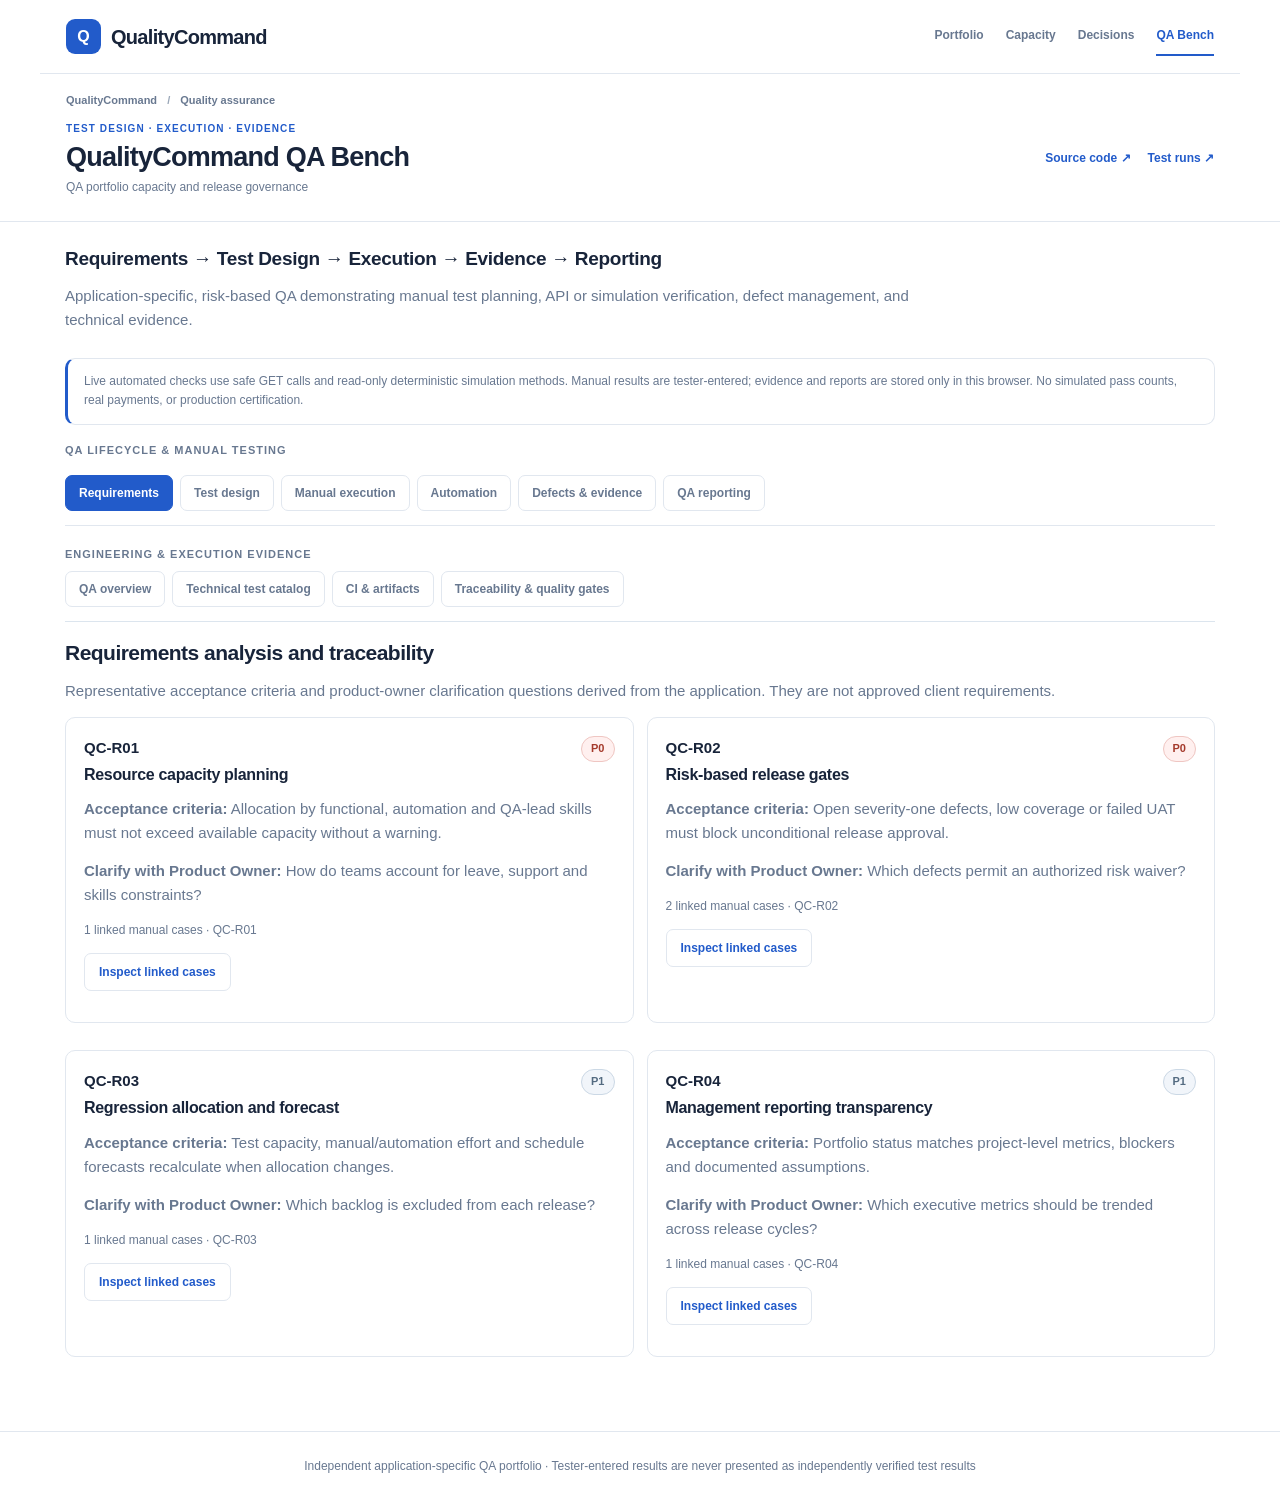
==== commit 4312460e: "Fix mobile QA tab clipping and restore readable site-matched source/CI links" ====
--- a/QualityCommand/qa-bench.html
+++ b/QualityCommand/qa-bench.html
@@ -90,6 +90,14 @@
 @media(max-width:800px){.qa-site-bar{flex-wrap:wrap;gap:8px;padding:12px 16px}.qa-site-brand{flex:1 1 auto}.qa-site-menu{width:100%;flex-wrap:nowrap;gap:17px;overflow-x:auto;font-size:11px}.qa-section-head{padding:15px 17px}.qa-headings{flex-direction:column;align-items:flex-start;gap:10px}.wrap{padding:18px 14px 55px}.tech-hero h2{font-size:20px!important}}
 @media(max-width:480px){.qa-wordmark{font-size:17px}.qa-site-bar{min-height:60px}.qa-headings h1{font-size:23px!important}.qa-section-head{padding:14px}.qa-site-notice span{display:block}}
 
+
+/* Final site-matched mobile navigation and link contrast adjustments */
+.qa-site-header .qa-source-links a{color:var(--blue)!important}
+.qa-site-header .qa-source-links a:hover{text-decoration:underline}
+@media(max-width:540px){
+  .qa-tab-group .tabs{display:grid!important;grid-template-columns:repeat(2,minmax(0,1fr))!important;gap:7px!important;overflow:visible!important;scroll-snap-type:none!important}
+  .qa-tab-group .tabs button{flex:initial!important;min-width:0!important;white-space:normal!important;line-height:1.25!important;min-height:42px!important;padding:8px 7px!important;text-align:center!important}
+}
 </style></head><body><header class="qa-site-header"><div class="qa-site-bar"><a id="app-link" class="qa-site-brand" href="/"><span class="qa-brand-mark">Q</span><span class="qa-wordmark">QualityCommand</span></a><nav class="qa-site-menu" aria-label="QualityCommand navigation"><a href="/#portfolio">Portfolio</a><a href="/#allocation">Capacity</a><a href="/#decisions">Decisions</a><a href="/qa-bench.html" aria-current="page">QA Bench</a></nav></div><div class="qa-section-head"><div class="qa-breadcrumb">QualityCommand <span>/</span> Quality assurance</div><div class="qa-headings"><div><div class="qa-eyebrow">TEST DESIGN · EXECUTION · EVIDENCE</div><h1 id="project-title">QualityCommand QA Bench</h1><div id="project-sub" class="sub"></div></div><div class="qa-source-links"><a id="source-link" href="#" target="_blank" rel="noopener noreferrer">Source code ↗</a><a id="ci-link" href="#" target="_blank" rel="noopener noreferrer">Test runs ↗</a></div></div></div></header>
 <main class="wrap"><div class="intro"><h2>Requirements → Test Design → Execution → Evidence → Reporting</h2><p>Application-specific, risk-based QA demonstrating manual test planning, API or simulation verification, defect management, and technical evidence.</p></div><div class="note">Live automated checks use safe GET calls and read-only deterministic simulation methods. Manual results are tester-entered; evidence and reports are stored only in this browser. No simulated pass counts, real payments, or production certification.</div><div class="qa-tab-heading">QA lifecycle & manual testing</div><div class="tabs" role="tablist" aria-label="QA lifecycle sections"><button data-tab="requirements" aria-selected="true">Requirements</button><button data-tab="cases" aria-selected="false">Test design</button><button data-tab="manual" aria-selected="false">Manual execution</button><button data-tab="automation" aria-selected="false">Automation</button><button data-tab="defects" aria-selected="false">Defects & evidence</button><button data-tab="report" aria-selected="false">QA reporting</button></div><div class="qa-tab-group"><div class="qa-tab-heading">Engineering & execution evidence</div><div class="tabs qa-eng-tabs" role="tablist" aria-label="Engineering evidence sections"><button data-tab="engineering" aria-selected="false">QA overview</button><button data-tab="catalog" aria-selected="false">Technical test catalog</button><button data-tab="ci" aria-selected="false">CI & artifacts</button><button data-tab="gates" aria-selected="false">Traceability & quality gates</button></div></div><div id="notice" role="status" aria-live="polite"></div><div id="app"></div></main><footer>Independent application-specific QA portfolio · Tester-entered results are never presented as independently verified test results</footer>
 <script id="qa-config" type="application/json">{"name":"QualityCommand","slug":"qualitycommand","domain":"QA portfolio capacity and release governance","url":"https://qualitycommand.onrender.com/","repository":"qualitycommand","sourceUrl":"https://github.com/sachintechpro/qualitycommand","sourceTestsUrl":"https://github.com/sachintechpro/qualitycommand/tree/main/QualityCommand/tests","ciUrl":"https://github.com/sachintechpro/qualitycommand/actions","requirements":[{"id":"QC-R01","title":"Resource capacity planning","risk":"P0","acceptance":"Allocation by functional, automation and QA-lead skills must not exceed available capacity without a warning.","clarify":"How do teams account for leave, support and skills constraints?"},{"id":"QC-R02","title":"Risk-based release gates","risk":"P0","acceptance":"Open severity-one defects, low coverage or failed UAT must block unconditional release approval.","clarify":"Which defects permit an authorized risk waiver?"},{"id":"QC-R03","title":"Regression allocation and forecast","risk":"P1","acceptance":"Test capacity, manual/automation effort and schedule forecasts recalculate when allocation changes.","clarify":"Which backlog is excluded from each release?"},{"id":"QC-R04","title":"Management reporting transparency","risk":"P1","acceptance":"Portfolio status matches project-level metrics, blockers and documented assumptions.","clarify":"Which executive metrics should be trended across release cycles?"}],"cases":[{"id":"QC-T01","req":"QC-R01","title":"Overallocate QA specialists","level":"Boundary / capacity","priority":"P0","pre":"Load baseline portfolio.","steps":"1. Inspect available QA skills.\n2. Raise allocations beyond available functional capacity.\n3. Check reported over-allocation and projected release impact.\n4. Reduce capacity usage and review recovery.","expected":"Excess allocation is detected and not silently represented as feasible."},{"id":"QC-T02","req":"QC-R02","title":"Severity-one defect blocks release","level":"Negative / release gate","priority":"P0","pre":"Load project with critical open defect.","steps":"1. Open affected identity or policy project.\n2. Inspect severity-one issues and release status.\n3. Apply non-defect delivery actions.\n4. Revisit release gate.","expected":"Critical unresolved risk remains visible; status is not incorrectly green."},{"id":"QC-T03","req":"QC-R03","title":"Automation boost updates resource demand","level":"Functional / calculation","priority":"P1","pre":"Baseline QA allocations exist.","steps":"1. Record manual and automation hours.\n2. Apply automation acceleration.\n3. Compare required effort, tradeoffs and release forecast.\n4. Revert choice.","expected":"Calculations reflect automation savings and new review effort without double counting."},{"id":"QC-T04","req":"QC-R04","title":"Roll-up matches individual releases","level":"SIT / data integrity","priority":"P1","pre":"Portfolio dashboard populated.","steps":"1. Record each project release readiness.\n2. Inspect blocked and shortfall totals.\n3. Reconcile portfolio metrics to project rows.","expected":"Portfolio counts equal underlying project data."},{"id":"QC-T05","req":"QC-R02","title":"UAT approval and coverage constraints","level":"E2E / UAT","priority":"P0","pre":"Inspect policy project release gates.","steps":"1. Review UAT approval and modeled coverage.\n2. Adjust risk-based regression selection.\n3. Check gate blockers and warnings.","expected":"UAT or coverage gaps remain explicit when release is not ready."}],"automatic":[{"id":"QC-A01","title":"Live QA portfolio UI is served","kind":"http","path":"/","expectStatus":200,"contains":"QualityCommand","level":"Production smoke"},{"id":"QC-A02","title":"Capacity engine is available","kind":"http","path":"/engine.mjs","expectStatus":200,"contains":"export","level":"Integration"},{"id":"QC-A03","title":"Deterministic simulation returns project array","kind":"esm","module":"./engine.mjs","fn":"simulate","expectKey":"projects","expectType":"object","level":"Business rules"},{"id":"QC-A04","title":"Release simulation counts blocked projects","kind":"esm","module":"./engine.mjs","fn":"simulate","expectKey":"blocked","expectType":"number","level":"Release governance"},{"id":"QC-A05","title":"QA engine exposes available capacity","kind":"esm","module":"./engine.mjs","fn":"simulate","expectKey":"remaining","expectType":"object","level":"Capacity planning"}],"caveats":"QualityCommand is a portfolio simulation using fictional data. Live checks are safe and read-only; manual verdicts require actual execution and evidence.","technicalCases":[{"title":"four projects and finite workforce","file":"QualityCommand/tests/engine.test.mjs","line":5,"excerpt":"assert.equal(PROJECTS.length,4);assert.equal(CAPACITY.functional,9)});","category":"Functional / regression","framework":"Node.js test runner","sourceKind":"Test function","id":"SRC-001"},{"title":"baseline headcount allocation exactly uses available pool","file":"QualityCommand/tests/engine.test.mjs","line":6,"excerpt":"assert.deepEqual(r.remaining,{qaLeads:0,functional:0,automation:0});assert.equal(r.overallocation.length,0)});","category":"Functional / regression","framework":"Node.js test runner","sourceKind":"Test function","id":"SRC-002"},{"title":"baseline includes multiple release blockers","file":"QualityCommand/tests/engine.test.mjs","line":7,"excerpt":"assert.ok(r.blocked>=2);assert.ok(r.capacityShortfalls>=1)});","category":"Security / RBAC","framework":"Node.js test runner","sourceKind":"Test function","id":"SRC-003"},{"title":"severe identity defect blocks release regardless of resourcing","file":"QualityCommand/tests/engine.test.mjs","line":8,"excerpt":"assert.equal(p.gate,'NOT READY');assert.ok(p.blockers.some(x=>x.includes('Sev-1')))});","category":"Security / RBAC","framework":"Node.js test runner","sourceKind":"Test function","id":"SRC-004"},{"title":"capacity over-allocation is visible and blocks all release assessments","file":"QualityCommand/tests/engine.test.mjs","line":9,"excerpt":"assert.ok(r.overallocation.includes('functional'));assert.ok(r.projects.every(p=>p.blockers.some(b=>b.includes('Shared team allocation'))))});","category":"Security / RBAC","framework":"Node.js test runner","sourceKind":"Test function","id":"SRC-005"},{"title":"resource reallocation preserves total pool when transferred","file":"QualityCommand/tests/engine.test.mjs","line":10,"excerpt":"assert.equal(r.remaining.functional,0);assert.ok(one(r,'api').manualGap\u003cone(simulate(),'api').manualGap)});","category":"Functional / regression","framework":"Node.js test runner","sourceKind":"Test function","id":"SRC-006"},{"title":"zero functional resource cannot yield artificial completion","file":"QualityCommand/tests/engine.test.mjs","line":11,"excerpt":"assert.equal(p.forecastWeeks,null);assert.ok(p.manualGap>0)});","category":"Unit / business rules","framework":"Node.js test runner","sourceKind":"Test function","id":"SRC-007"},{"title":"risk-prioritization decreases hours but decreases coverage","file":"QualityCommand/tests/engine.test.mjs","line":12,"excerpt":"assert.ok(p.manualRequired\u003c260);assert.equal(p.modeledCoverage,87);assert.ok(p.blockers.some(b=>b.includes('coverage')))});","category":"Functional / regression","framework":"Node.js test runner","sourceKind":"Test function","id":"SRC-008"},{"title":"automation boost decreases automation hours with additional manual work","file":"QualityCommand/tests/engine.test.mjs","line":13,"excerpt":"assert.equal(p.automationRequired,104);assert.equal(p.manualRequired,280)});","category":"Functional / regression","framework":"Node.js test runner","sourceKind":"Test function","id":"SRC-009"},{"title":"scope deferral never silently approves release","file":"QualityCommand/tests/engine.test.mjs","line":14,"excerpt":"assert.ok(p.manualRequired\u003c260);assert.equal(p.gate,'NOT READY');assert.ok(p.blockers.some(b=>b.includes('change control')))});","category":"Functional / regression","framework":"Node.js test runner","sourceKind":"Test function","id":"SRC-010"},{"title":"defect swarm has cost in test hours and provisional blocker","file":"QualityCommand/tests/engine.test.mjs","line":15,"excerpt":"assert.equal(p.manualRequired,360);assert.equal(p.modeledSev2,2);assert.ok(p.blockers.some(b=>b.includes('verification')))});","category":"Security / RBAC","framework":"Node.js test runner","sourceKind":"Test function","id":"SRC-011"},{"title":"no actions mutate shared initial scenario","file":"QualityCommand/tests/engine.test.mjs","line":16,"excerpt":"assert.equal(one(simulate(),'policy').manualRequired,410)});","category":"Unit / business rules","framework":"Node.js test runner","sourceKind":"Test function","id":"SRC-012"},{"title":"invalid headcounts rejected","file":"QualityCommand/tests/engine.test.mjs","line":17,"excerpt":"assert.throws(()=>simulate(s),/Invalid functional/)});","category":"Unit / business rules","framework":"Node.js test runner","sourceKind":"Test function","id":"SRC-013"},{"title":"invalid action flags rejected","file":"QualityCommand/tests/engine.test.mjs","line":18,"excerpt":"assert.throws(()=>simulate(s),/Invalid action/)});","category":"Unit / business rules","framework":"Node.js test runner","sourceKind":"Test function","id":"SRC-014"},{"title":"all 16 intervention combinations deterministic for each project","file":"QualityCommand/tests/engine.test.mjs","line":19,"excerpt":"assert.deepEqual(a,b);assert.ok(one(a,project.id).manualRequired>=0)}}});","category":"Functional / regression","framework":"Node.js test runner","sourceKind":"Test function","id":"SRC-015"},{"title":"gate cannot be READY solely from modeled assumptions","file":"QualityCommand/tests/engine.test.mjs","line":20,"excerpt":"assert.ok(r.projects.every(p=>p.gate!=='READY'))});","category":"Functional / regression","framework":"Node.js test runner","sourceKind":"Test function","id":"SRC-016"}],"suites":[{"file":"QualityCommand/tests/engine.test.mjs","framework":"Node.js test runner","testCount":16,"category":"Functional / regression","error":null}],"workflows":[{"path":".github/workflows/engine-tests.yml","name":"QualityCommand Business Rules and Scenario Tests","description":"Executes capacity, release-gate, defect and scenario regression tests"},{"path":".github/workflows/qa-bench.yml","name":"Application QA Bench Validation","description":"Validates the QA Bench structure and proof fields"}],"technicalCatalogGeneratedAt":"2026-11-13"}</script><script>
